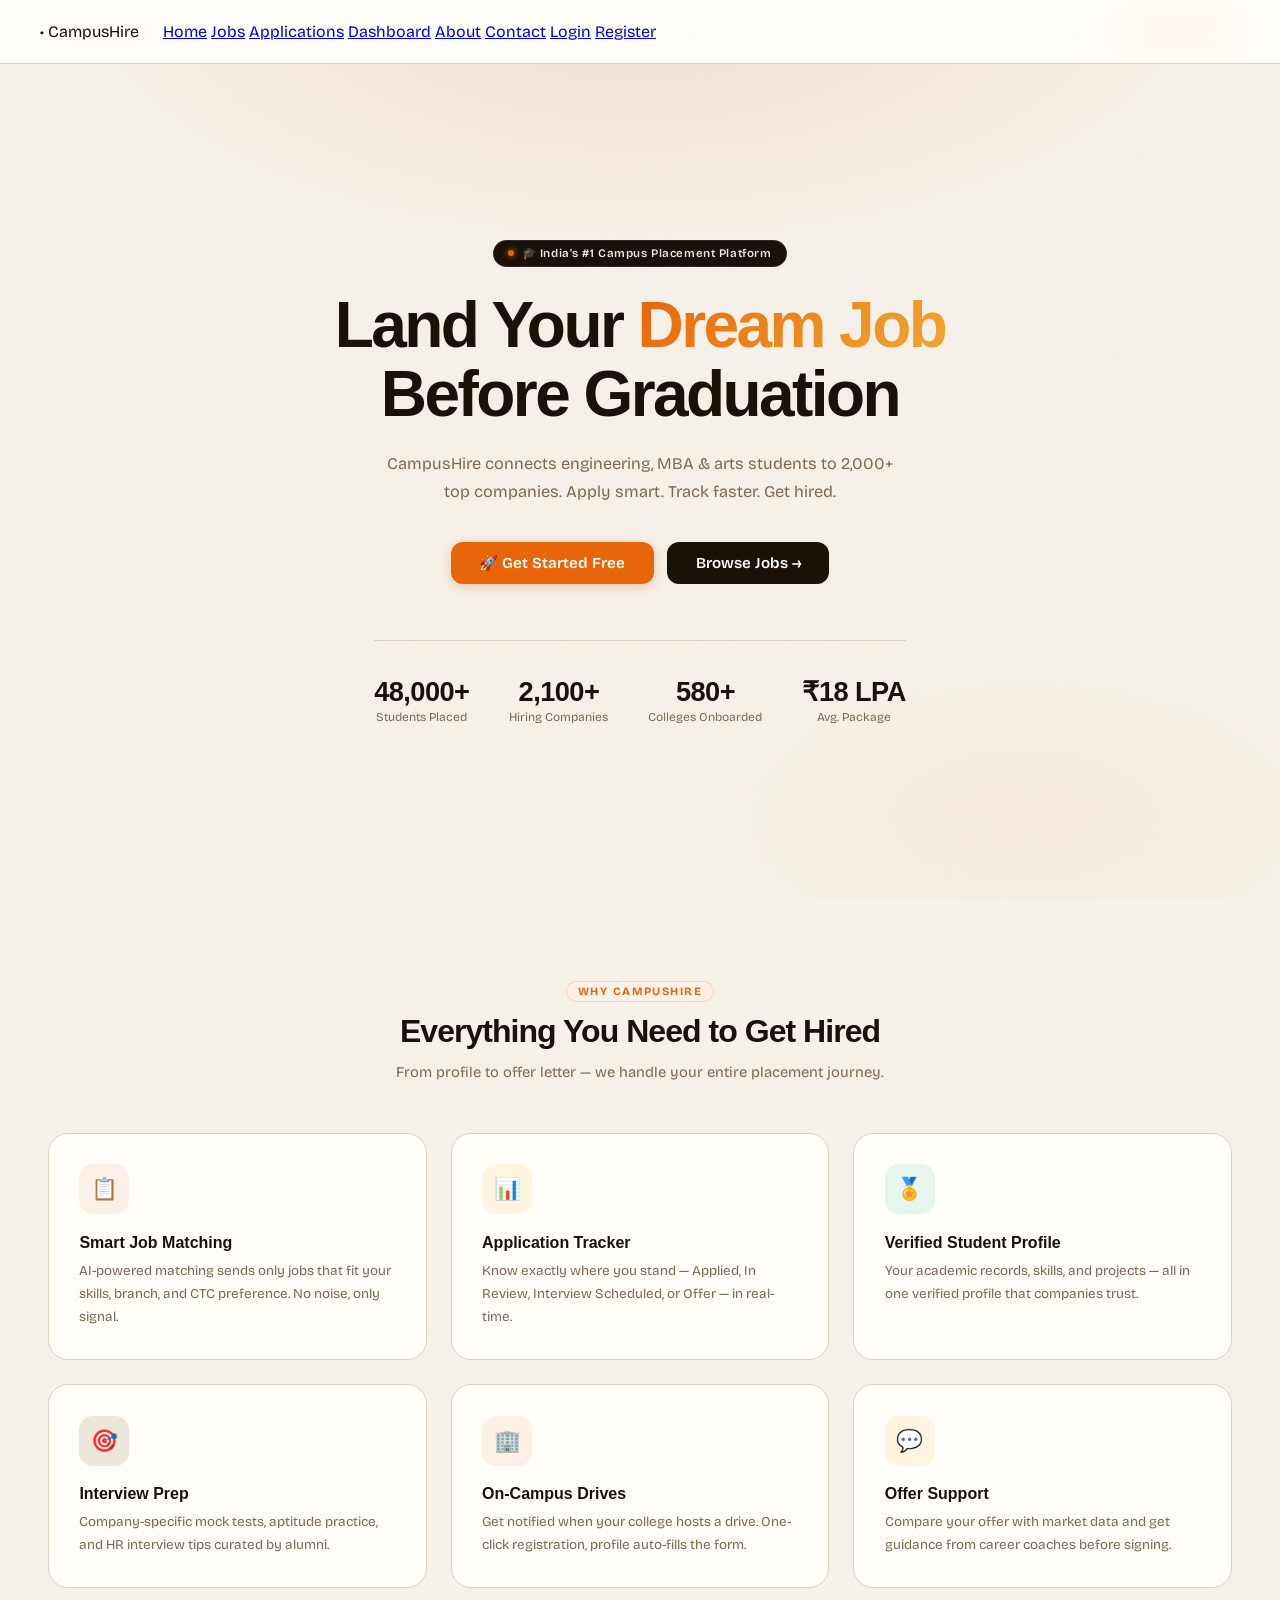
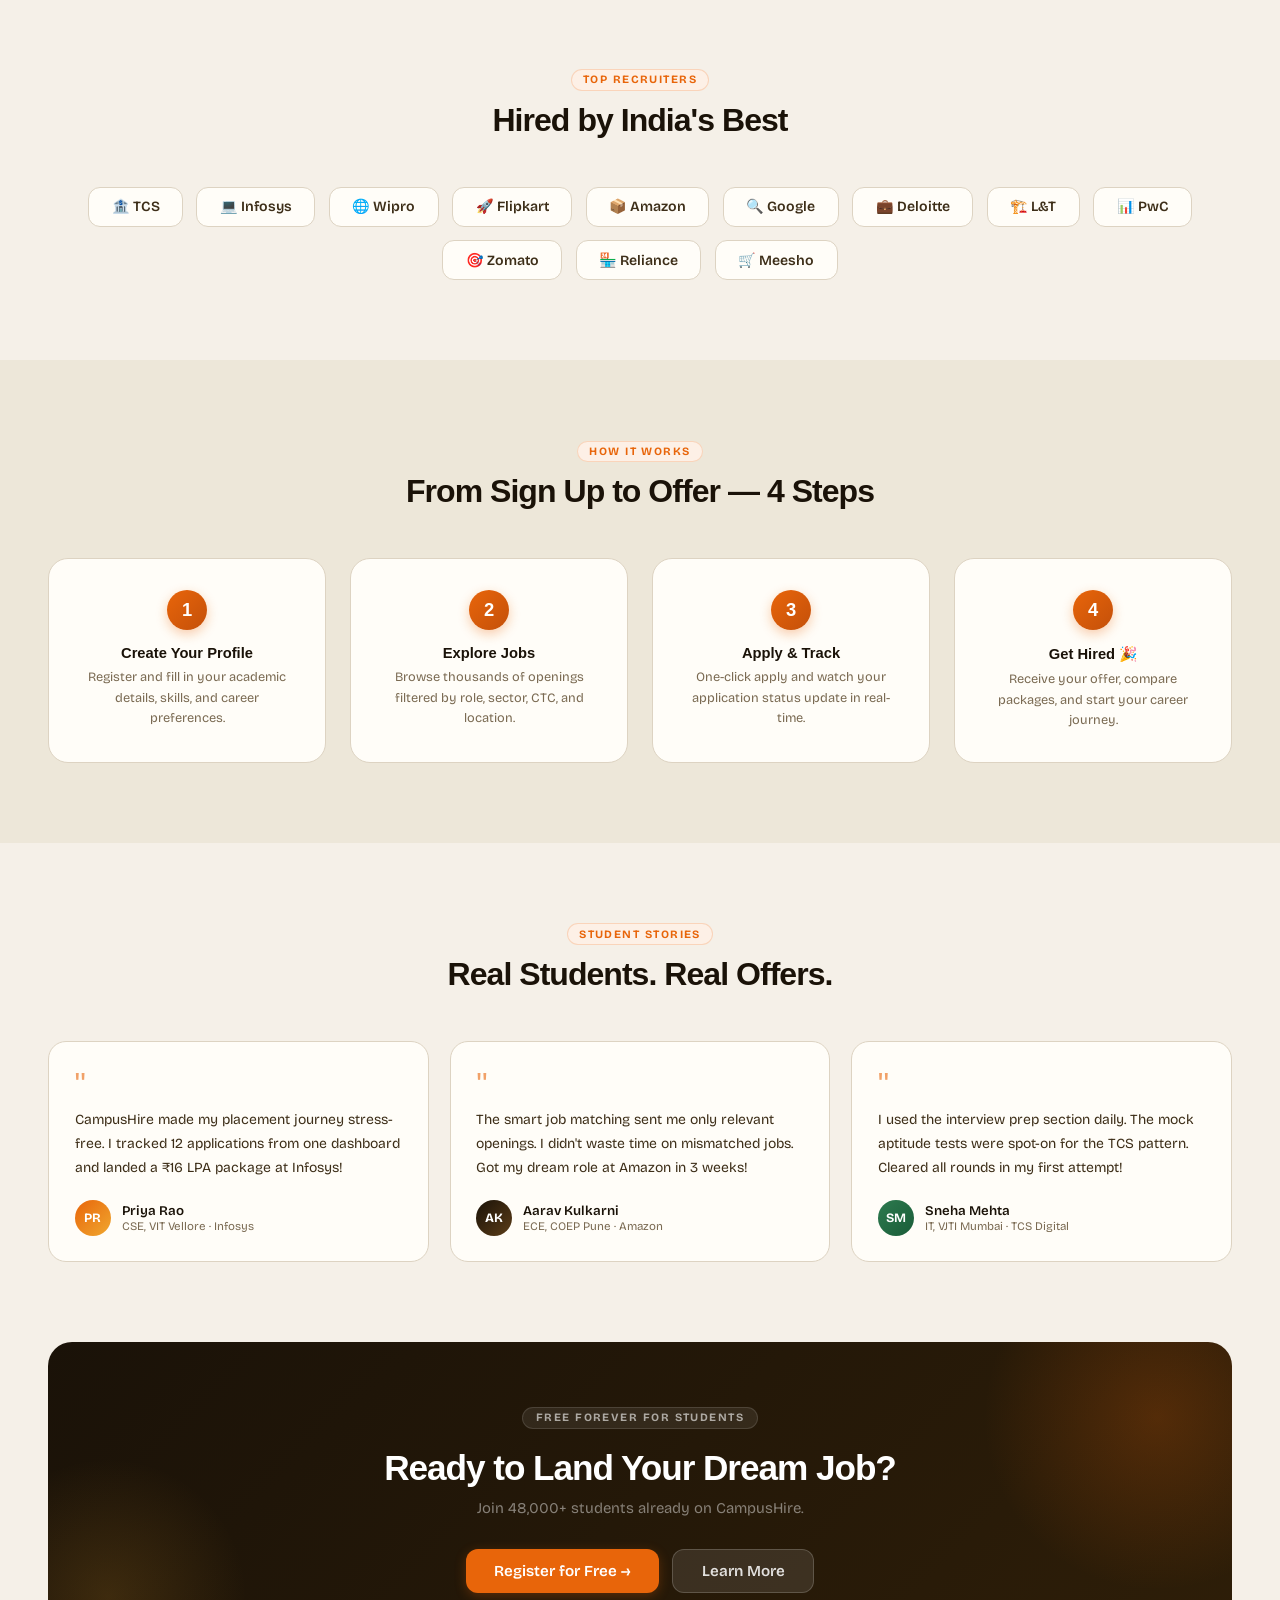
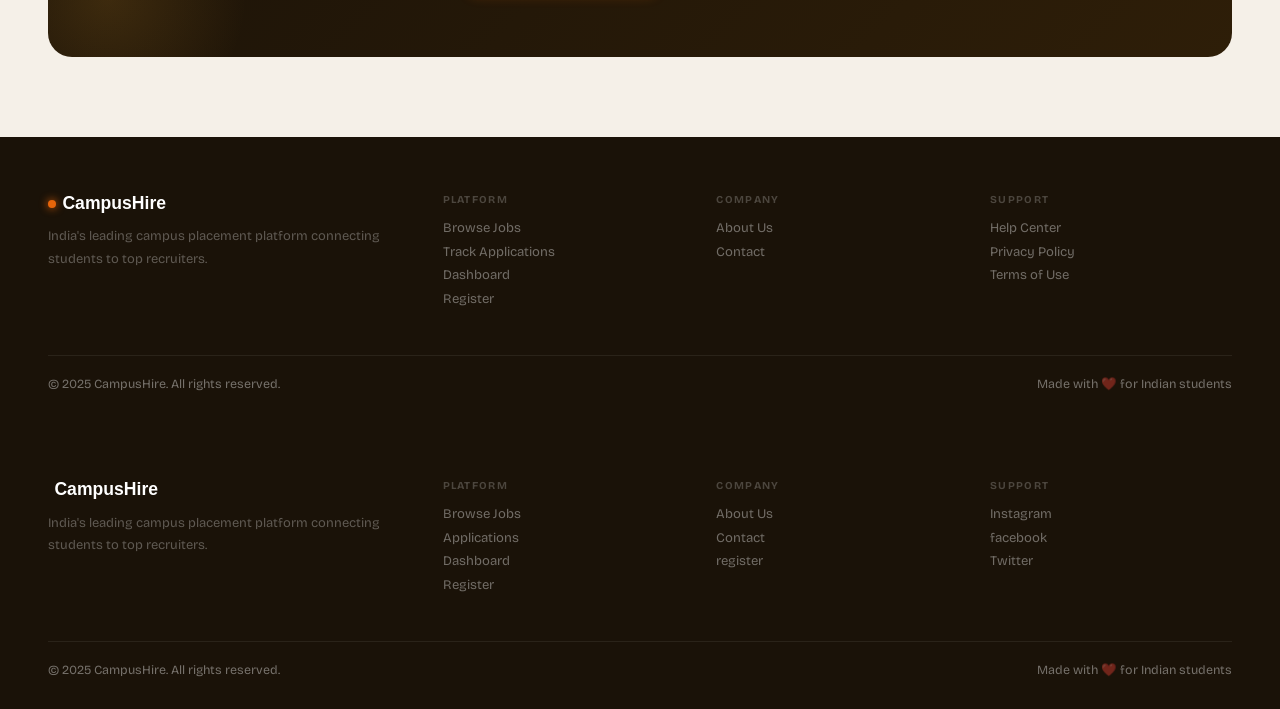
==== index.html @ b15281fe "changes" ====
<!DOCTYPE html>
<html lang="en">
<head>
<meta charset="UTF-8"/>
<meta name="viewport" content="width=device-width,initial-scale=1.0"/>
<title>CampusHire Launch Your Career</title>
<link href="https://fonts.googleapis.com/css2?family=Clash+Display:wght@400;500;600;700&family=Bricolage+Grotesque:wght@300;400;500;600;700&display=swap" rel="stylesheet"/>
<style>
/* ══════════════════════════════════════════
   CAMPUSHIRE — HOME PAGE ONLY
   Theme: Orange · Black · Cream
   ══════════════════════════════════════════ */
*,*::before,*::after{box-sizing:border-box;margin:0;padding:0}

:root{
  /* ── CREAM PALETTE ── */
  --cream:#F5F0E8;
  --cream2:#EDE7D9;
  --cream3:#E2D9C8;
  --white:#FFFDF8;

  /* ── BLACK PALETTE ── */
  --ink:#1A1208;
  --ink2:#3D2E18;
  --muted:#7A6A52;
  --muted2:#B0A08A;

  /* ── ORANGE PALETTE ── */
  --orange:#E8650A;
  --orange-deep:#C4500A;
  --orange-s:#FDF0E6;
  --orange-mid:#F28A3C;
  --amber:#F0A830;
  --amber-s:#FEF6E0;

  /* ── ACCENT ── */
  --green:#2D7A4F;
  --green-s:#E6F5ED;
  --border:#DDD3C2;
  --border2:#C8BB9F;
}

html{scroll-behavior:smooth}
body{font-family:'Bricolage Grotesque',sans-serif;background:var(--cream);color:var(--ink);min-height:100vh;overflow-x:hidden}
::-webkit-scrollbar{width:5px}
::-webkit-scrollbar-track{background:var(--cream2)}
::-webkit-scrollbar-thumb{background:var(--orange);border-radius:10px}

/* ── NAVBAR ── */
.navbar{
  position:fixed;top:0;left:0;right:0;height:64px;
  background:rgba(255,253,248,0.96);
  backdrop-filter:blur(18px);
  border-bottom:1.5px solid var(--border);
  z-index:300;display:flex;align-items:center;
  padding:0 2.5rem;gap:1.5rem
}
.nav-logo{
  font-family:'Clash Display',sans-serif;font-weight:700;font-size:1.2rem;
  color:var(--ink);display:flex;align-items:center;gap:0.4rem;
  cursor:pointer;margin-right:auto;text-decoration:none
}
.nav-logo-dot{
  width:8px;height:8px;border-radius:50%;
  background:var(--orange);
  box-shadow:0 0 8px var(--orange)
}
.nav-links{display:flex;align-items:center;gap:0.1rem}
.nav-links a{
  text-decoration:none;font-size:0.85rem;font-weight:500;color:var(--ink2);
  padding:0.42rem 0.8rem;border-radius:8px;transition:all 0.2s;cursor:pointer
}
.nav-links a:hover,.nav-links a.active{background:var(--orange-s);color:var(--orange);font-weight:600}
.nav-cta{display:flex;gap:0.5rem;margin-left:0.8rem}

/* ── BUTTONS ── */
.btn{
  display:inline-flex;align-items:center;gap:0.4rem;
  padding:0.5rem 1rem;border-radius:10px;
  font-size:0.83rem;font-weight:600;cursor:pointer;
  transition:all 0.2s;text-decoration:none;
  border:none;font-family:'Bricolage Grotesque',sans-serif
}
.btn-outline{
  background:transparent;border:1.5px solid var(--border2);color:var(--ink2)
}
.btn-outline:hover{border-color:var(--orange);color:var(--orange)}
.btn-primary{
  background:var(--orange);color:#fff;
  box-shadow:0 3px 12px rgba(232,101,10,0.28)
}
.btn-primary:hover{
  background:var(--orange-deep);
  transform:translateY(-1px);
  box-shadow:0 8px 20px rgba(232,101,10,0.38)
}
.btn-dark{background:var(--ink);color:#fff}
.btn-dark:hover{background:var(--ink2);transform:translateY(-1px)}
.btn-lg{padding:0.75rem 1.8rem;font-size:0.95rem;border-radius:12px}

/* ── PAGE WRAP ── */
.page-wrap{padding-top:64px;min-height:100vh}

/* ── SECTION ── */
.section{padding:5rem 3rem}
.section-center{text-align:center;max-width:640px;margin:0 auto 3rem}
.section-tag{
  font-size:0.7rem;font-weight:700;letter-spacing:0.13em;text-transform:uppercase;
  color:var(--orange);background:var(--orange-s);
  padding:0.2rem 0.7rem;border-radius:100px;
  display:inline-block;margin-bottom:0.7rem;
  border:1px solid rgba(232,101,10,0.2)
}
.section-title{
  font-family:'Clash Display',sans-serif;font-weight:700;font-size:2rem;
  letter-spacing:-0.03em;color:var(--ink);margin-bottom:0.6rem
}
.section-sub{font-size:0.92rem;color:var(--muted);line-height:1.7}

/* ── ANIMATIONS ── */
@keyframes fadeUp{from{opacity:0;transform:translateY(20px)}to{opacity:1;transform:translateY(0)}}
@keyframes fadeIn{from{opacity:0}to{opacity:1}}
@keyframes float{0%,100%{transform:translateY(0)}50%{transform:translateY(-8px)}}
@keyframes shimmer{0%{background-position:-200% center}100%{background-position:200% center}}
.fade-up{animation:fadeUp 0.55s ease both}

/* ══════════════════════
   HERO
   ══════════════════════ */
.hero{
  min-height:calc(100vh - 64px);
  display:flex;flex-direction:column;
  align-items:center;justify-content:center;
  text-align:center;padding:3rem 2rem;
  position:relative;overflow:hidden;
  background:var(--cream)
}
/* warm gradient glow top */
.hero::before{
  content:'';position:absolute;inset:0;
  background:
    radial-gradient(ellipse 70% 50% at 50% -10%, rgba(232,101,10,0.13), transparent 65%),
    radial-gradient(ellipse 40% 30% at 80% 90%, rgba(240,168,48,0.08), transparent 60%);
  pointer-events:none
}
/* decorative grain texture */
.hero::after{
  content:'';position:absolute;inset:0;
  background-image:url("data:image/svg+xml,%3Csvg viewBox='0 0 256 256' xmlns='http://www.w3.org/2000/svg'%3E%3Cfilter id='noise'%3E%3CfeTurbulence type='fractalNoise' baseFrequency='0.9' numOctaves='4' stitchTiles='stitch'/%3E%3C/filter%3E%3Crect width='100%25' height='100%25' filter='url(%23noise)' opacity='0.025'/%3E%3C/svg%3E");
  pointer-events:none;opacity:0.6
}

.hero-badge{
  display:inline-flex;align-items:center;gap:0.45rem;
  background:var(--ink);color:rgba(255,255,255,0.9);
  font-size:0.72rem;font-weight:600;letter-spacing:0.05em;
  padding:0.35rem 0.9rem;border-radius:100px;margin-bottom:1.5rem;
  animation:fadeUp 0.5s ease both;position:relative;z-index:1;
  border:1px solid rgba(255,255,255,0.1)
}
.hero-badge-dot{
  width:6px;height:6px;border-radius:50%;background:var(--orange);
  box-shadow:0 0 6px var(--orange)
}

.hero-h1{
  font-family:'Clash Display',sans-serif;font-weight:700;
  font-size:clamp(2.4rem,5.5vw,4rem);
  letter-spacing:-0.04em;color:var(--ink);
  line-height:1.08;max-width:820px;margin-bottom:1.3rem;
  animation:fadeUp 0.6s ease 0.1s both;position:relative;z-index:1
}
.hero-h1 .highlight{
  background:linear-gradient(135deg,var(--orange),var(--amber));
  -webkit-background-clip:text;-webkit-text-fill-color:transparent;background-clip:text
}

.hero-sub{
  font-size:1.02rem;color:var(--muted);max-width:520px;line-height:1.75;
  margin-bottom:2.2rem;animation:fadeUp 0.6s ease 0.2s both;position:relative;z-index:1
}

.hero-btns{
  display:flex;gap:0.8rem;justify-content:center;flex-wrap:wrap;
  animation:fadeUp 0.6s ease 0.3s both;position:relative;z-index:1
}

.hero-stats{
  display:flex;gap:2.5rem;margin-top:3.5rem;padding-top:2.2rem;
  border-top:1.5px solid var(--border);
  animation:fadeUp 0.6s ease 0.45s both;
  flex-wrap:wrap;justify-content:center;position:relative;z-index:1
}
.hstat-val{
  font-family:'Clash Display',sans-serif;font-weight:700;
  font-size:1.7rem;color:var(--ink);letter-spacing:-0.02em
}
.hstat-lbl{font-size:0.75rem;color:var(--muted);margin-top:0.12rem}

/* floating deco cards */
.hero-deco{
  position:absolute;pointer-events:none;z-index:0;
  background:var(--white);border:1.5px solid var(--border);
  border-radius:14px;padding:0.75rem 1rem;
  box-shadow:0 8px 28px rgba(26,18,8,0.08);
  font-size:0.78rem;font-weight:600;color:var(--ink2);
  white-space:nowrap
}
.hero-deco-a{top:22%;left:5%;animation:float 5s ease-in-out infinite}
.hero-deco-b{top:30%;right:4%;animation:float 5.8s ease-in-out infinite 0.5s}
.hero-deco-c{bottom:22%;left:7%;animation:float 4.5s ease-in-out infinite 1s}

/* ══════════════════════
   FEATURES
   ══════════════════════ */
.feat-grid{display:grid;grid-template-columns:repeat(3,1fr);gap:1.5rem}
.feat-card{
  background:var(--white);border:1.5px solid var(--border);
  border-radius:20px;padding:1.9rem;transition:all 0.28s;
  position:relative;overflow:hidden
}
.feat-card::before{
  content:'';position:absolute;top:0;left:0;right:0;height:3px;
  background:linear-gradient(90deg,var(--orange),var(--amber));
  opacity:0;transition:opacity 0.28s
}
.feat-card:hover{
  transform:translateY(-5px);
  box-shadow:0 18px 44px rgba(26,18,8,0.1);
  border-color:var(--orange-mid)
}
.feat-card:hover::before{opacity:1}
.feat-icon{
  width:50px;height:50px;border-radius:14px;
  display:flex;align-items:center;justify-content:center;
  font-size:1.35rem;margin-bottom:1.2rem
}
.feat-title{
  font-family:'Clash Display',sans-serif;font-weight:600;
  font-size:1rem;margin-bottom:0.5rem;color:var(--ink)
}
.feat-desc{font-size:0.84rem;color:var(--muted);line-height:1.72}

/* ══════════════════════
   COMPANIES ROW
   ══════════════════════ */
.co-row{
  display:flex;gap:0.85rem;flex-wrap:wrap;
  justify-content:center;margin-top:2rem
}
.co-chip{
  background:var(--white);border:1.5px solid var(--border);
  border-radius:12px;padding:0.65rem 1.4rem;
  font-size:0.88rem;font-weight:600;color:var(--ink2);
  transition:all 0.22s;cursor:default
}
.co-chip:hover{
  border-color:var(--orange);color:var(--orange);
  transform:translateY(-2px);
  box-shadow:0 6px 18px rgba(232,101,10,0.12)
}

/* ══════════════════════
   STEPS / HOW IT WORKS
   ══════════════════════ */
.steps-bg{background:var(--cream2)}
.steps-row{display:grid;grid-template-columns:repeat(4,1fr);gap:1.5rem}
.step-card{
  background:var(--white);border:1.5px solid var(--border);
  border-radius:20px;padding:1.9rem;text-align:center;
  transition:all 0.25s
}
.step-card:hover{
  transform:translateY(-4px);
  box-shadow:0 14px 36px rgba(26,18,8,0.08);
  border-color:var(--orange-mid)
}
.step-num{
  width:40px;height:40px;border-radius:50%;
  background:linear-gradient(135deg,var(--orange),var(--orange-deep));
  color:#fff;font-family:'Clash Display',sans-serif;font-weight:700;font-size:1.15rem;
  display:flex;align-items:center;justify-content:center;
  margin:0 auto 0.95rem;
  box-shadow:0 4px 12px rgba(232,101,10,0.32)
}
.step-title{font-family:'Clash Display',sans-serif;font-weight:600;font-size:0.92rem;margin-bottom:0.38rem;color:var(--ink)}
.step-desc{font-size:0.8rem;color:var(--muted);line-height:1.62}

/* ══════════════════════
   TESTIMONIALS
   ══════════════════════ */
.testi-grid{display:grid;grid-template-columns:repeat(3,1fr);gap:1.3rem}
.testi-card{
  background:var(--white);border:1.5px solid var(--border);
  border-radius:18px;padding:1.6rem;transition:all 0.25s
}
.testi-card:hover{
  border-color:var(--orange-mid);
  box-shadow:0 10px 30px rgba(26,18,8,0.08);
  transform:translateY(-3px)
}
.testi-quote{
  font-size:2rem;line-height:1;color:var(--orange);
  margin-bottom:0.5rem;opacity:0.6;font-family:'Clash Display',sans-serif
}
.testi-text{
  font-size:0.87rem;color:var(--ink2);line-height:1.75;
  margin-bottom:1.2rem
}
.testi-meta{display:flex;align-items:center;gap:0.7rem}
.t-avatar{
  width:36px;height:36px;border-radius:50%;
  display:flex;align-items:center;justify-content:center;
  font-weight:700;font-size:0.8rem;color:#fff;flex-shrink:0
}
.t-name{font-size:0.83rem;font-weight:600;color:var(--ink)}
.t-co{font-size:0.72rem;color:var(--muted)}

/* ══════════════════════
   CTA BLOCK
   ══════════════════════ */
.cta-section{padding:0 3rem 5rem}
.cta-block{
  background:linear-gradient(135deg,var(--ink) 0%,#2E1E08 100%);
  border-radius:24px;padding:4rem 3rem;text-align:center;
  position:relative;overflow:hidden
}
.cta-block::before{
  content:'';position:absolute;top:-100px;right:-100px;
  width:350px;height:350px;border-radius:50%;
  background:radial-gradient(circle,rgba(232,101,10,0.22),transparent 70%)
}
.cta-block::after{
  content:'';position:absolute;bottom:-80px;left:-80px;
  width:280px;height:280px;border-radius:50%;
  background:radial-gradient(circle,rgba(240,168,48,0.15),transparent 70%)
}
.cta-tag{
  display:inline-block;font-size:0.7rem;font-weight:700;
  letter-spacing:0.13em;text-transform:uppercase;
  color:rgba(255,255,255,0.6);
  background:rgba(255,255,255,0.08);
  border:1px solid rgba(255,255,255,0.12);
  padding:0.22rem 0.8rem;border-radius:100px;margin-bottom:1.2rem;
  position:relative;z-index:1
}
.cta-title{
  font-family:'Clash Display',sans-serif;font-weight:700;
  font-size:2.2rem;color:#fff;letter-spacing:-0.03em;
  margin-bottom:0.7rem;position:relative;z-index:1
}
.cta-sub{
  font-size:0.93rem;color:rgba(255,255,255,0.45);
  margin-bottom:2rem;position:relative;z-index:1
}
.cta-btns{
  display:flex;gap:0.8rem;justify-content:center;
  flex-wrap:wrap;position:relative;z-index:1
}

/* ══════════════════════
   FOOTER
   ══════════════════════ */
.footer{
  background:var(--ink);color:rgba(255,255,255,0.4);
  padding:3.5rem 3rem 2rem
}
.footer-inner{
  display:grid;grid-template-columns:1.5fr 1fr 1fr 1fr;
  gap:2rem;margin-bottom:2.5rem
}
.footer-brand{
  font-family:'Clash Display',sans-serif;font-weight:700;
  font-size:1.1rem;color:#fff;
  display:flex;align-items:center;gap:0.4rem;margin-bottom:0.7rem
}
.footer-desc{font-size:0.81rem;line-height:1.72;color:rgba(255,255,255,0.3)}
.footer-col-title{
  font-size:0.66rem;font-weight:700;letter-spacing:0.12em;
  text-transform:uppercase;color:rgba(255,255,255,0.22);margin-bottom:0.85rem
}
.footer-col a{
  display:block;font-size:0.82rem;color:rgba(255,255,255,0.38);
  cursor:pointer;margin-bottom:0.48rem;transition:color 0.2s;text-decoration:none
}
.footer-col a:hover{color:var(--orange)}
.footer-bottom{
  border-top:1px solid rgba(255,255,255,0.07);padding-top:1.3rem;
  display:flex;align-items:center;justify-content:space-between;font-size:0.78rem
}

/* ══════════════════════
   TOAST
   ══════════════════════ */
.toast-box{position:fixed;bottom:1.5rem;right:1.5rem;z-index:9999;display:flex;flex-direction:column;gap:0.5rem}
.toast{
  background:var(--ink);color:#fff;padding:0.75rem 1.1rem;
  border-radius:10px;font-size:0.83rem;font-weight:500;
  box-shadow:0 10px 28px rgba(0,0,0,0.25);
  animation:fadeUp 0.3s ease;display:flex;align-items:center;gap:0.5rem;
  min-width:220px;border-left:3px solid var(--orange)
}

/* ══════════════════════
   RESPONSIVE
   ══════════════════════ */
@media(max-width:960px){
  .feat-grid{grid-template-columns:1fr 1fr}
  .steps-row{grid-template-columns:1fr 1fr}
  .testi-grid{grid-template-columns:1fr 1fr}
  .footer-inner{grid-template-columns:1fr 1fr}
  .hero-deco{display:none}
  .section{padding:3.5rem 1.8rem}
  .cta-section{padding:0 1.8rem 3.5rem}
}
@media(max-width:600px){
  .feat-grid,.steps-row,.testi-grid{grid-template-columns:1fr}
  .footer-inner{grid-template-columns:1fr}
  .navbar{padding:0 1.2rem}
  .nav-links{display:none}
  .hero-stats{gap:1.5rem}
}
</style>
</head>
<body>

<!-- ── NAVBAR ── -->
<nav class="navbar">
  <a class="nav-logo" href="#">
    <span class="nav-logo-dot"></span>CampusHire
  </a>
  <div class="nav-links">
    <a class="active" href="#">Home</a>
    <a href="#">Jobs</a>
    <a href="#">Applications</a>
    <a href="#">Dashboard</a>
    <a href="#">About</a>
    <a href="#">Contact</a>
  </div>
  <div class="nav-cta">
    <button class="btn btn-outline">Login</button>
    <button class="btn btn-primary">Register Free</button>
  </div>
</nav>

<!-- ══════════════════════════════════════════
     HERO
══════════════════════════════════════════ -->
<div class="page-wrap">

  <!-- Floating deco cards -->
  <div class="hero-deco hero-deco-a">🎉 ₹28 LPA offer · Google SDE</div>
  <div class="hero-deco hero-deco-b">✅ Placed at Amazon · CSE 2025</div>
  <div class="hero-deco hero-deco-c">🚀 580+ colleges onboard</div>

  <section class="hero">
    <div class="hero-badge">
      <span class="hero-badge-dot"></span>
      🎓 India's #1 Campus Placement Platform
    </div>
    <h1 class="hero-h1">Land Your <span class="highlight">Dream Job</span><br/>Before Graduation</h1>
    <p class="hero-sub">CampusHire connects engineering, MBA &amp; arts students to 2,000+ top companies. Apply smart. Track faster. Get hired.</p>
    <div class="hero-btns">
      <button class="btn btn-primary btn-lg">🚀 Get Started Free</button>
      <button class="btn btn-dark btn-lg">Browse Jobs →</button>
    </div>
    <div class="hero-stats">
      <div>
        <div class="hstat-val">48,000+</div>
        <div class="hstat-lbl">Students Placed</div>
      </div>
      <div>
        <div class="hstat-val">2,100+</div>
        <div class="hstat-lbl">Hiring Companies</div>
      </div>
      <div>
        <div class="hstat-val">580+</div>
        <div class="hstat-lbl">Colleges Onboarded</div>
      </div>
      <div>
        <div class="hstat-val">₹18 LPA</div>
        <div class="hstat-lbl">Avg. Package</div>
      </div>
    </div>
  </section>

  <!-- ══════════════════════════════════════════
       FEATURES
  ══════════════════════════════════════════ -->
  <section class="section">
    <div class="section-center">
      <div class="section-tag">Why CampusHire</div>
      <h2 class="section-title">Everything You Need to Get Hired</h2>
      <p class="section-sub">From profile to offer letter — we handle your entire placement journey.</p>
    </div>
    <div class="feat-grid">
      <div class="feat-card">
        <div class="feat-icon" style="background:var(--orange-s)">📋</div>
        <div class="feat-title">Smart Job Matching</div>
        <p class="feat-desc">AI-powered matching sends only jobs that fit your skills, branch, and CTC preference. No noise, only signal.</p>
      </div>
      <div class="feat-card">
        <div class="feat-icon" style="background:var(--amber-s)">📊</div>
        <div class="feat-title">Application Tracker</div>
        <p class="feat-desc">Know exactly where you stand — Applied, In Review, Interview Scheduled, or Offer — in real-time.</p>
      </div>
      <div class="feat-card">
        <div class="feat-icon" style="background:var(--green-s)">🏅</div>
        <div class="feat-title">Verified Student Profile</div>
        <p class="feat-desc">Your academic records, skills, and projects — all in one verified profile that companies trust.</p>
      </div>
      <div class="feat-card">
        <div class="feat-icon" style="background:var(--cream2)">🎯</div>
        <div class="feat-title">Interview Prep</div>
        <p class="feat-desc">Company-specific mock tests, aptitude practice, and HR interview tips curated by alumni.</p>
      </div>
      <div class="feat-card">
        <div class="feat-icon" style="background:var(--orange-s)">🏢</div>
        <div class="feat-title">On-Campus Drives</div>
        <p class="feat-desc">Get notified when your college hosts a drive. One-click registration, profile auto-fills the form.</p>
      </div>
      <div class="feat-card">
        <div class="feat-icon" style="background:var(--amber-s)">💬</div>
        <div class="feat-title">Offer Support</div>
        <p class="feat-desc">Compare your offer with market data and get guidance from career coaches before signing.</p>
      </div>
    </div>
  </section>

  <!-- ══════════════════════════════════════════
       TOP RECRUITERS
  ══════════════════════════════════════════ -->
  <section class="section" style="padding-top:0">
    <div class="section-center">
      <div class="section-tag">Top Recruiters</div>
      <h2 class="section-title">Hired by India's Best</h2>
    </div>
    <div class="co-row">
      <div class="co-chip">🏦 TCS</div>
      <div class="co-chip">💻 Infosys</div>
      <div class="co-chip">🌐 Wipro</div>
      <div class="co-chip">🚀 Flipkart</div>
      <div class="co-chip">📦 Amazon</div>
      <div class="co-chip">🔍 Google</div>
      <div class="co-chip">💼 Deloitte</div>
      <div class="co-chip">🏗️ L&amp;T</div>
      <div class="co-chip">📊 PwC</div>
      <div class="co-chip">🎯 Zomato</div>
      <div class="co-chip">🏪 Reliance</div>
      <div class="co-chip">🛒 Meesho</div>
    </div>
  </section>

  <!-- ══════════════════════════════════════════
       HOW IT WORKS
  ══════════════════════════════════════════ -->
  <section class="section steps-bg">
    <div class="section-center">
      <div class="section-tag">How It Works</div>
      <h2 class="section-title">From Sign Up to Offer — 4 Steps</h2>
    </div>
    <div class="steps-row">
      <div class="step-card">
        <div class="step-num">1</div>
        <div class="step-title">Create Your Profile</div>
        <p class="step-desc">Register and fill in your academic details, skills, and career preferences.</p>
      </div>
      <div class="step-card">
        <div class="step-num">2</div>
        <div class="step-title">Explore Jobs</div>
        <p class="step-desc">Browse thousands of openings filtered by role, sector, CTC, and location.</p>
      </div>
      <div class="step-card">
        <div class="step-num">3</div>
        <div class="step-title">Apply &amp; Track</div>
        <p class="step-desc">One-click apply and watch your application status update in real-time.</p>
      </div>
      <div class="step-card">
        <div class="step-num">4</div>
        <div class="step-title">Get Hired 🎉</div>
        <p class="step-desc">Receive your offer, compare packages, and start your career journey.</p>
      </div>
    </div>
  </section>

  <!-- ══════════════════════════════════════════
       TESTIMONIALS
  ══════════════════════════════════════════ -->
  <section class="section">
    <div class="section-center">
      <div class="section-tag">Student Stories</div>
      <h2 class="section-title">Real Students. Real Offers.</h2>
    </div>
    <div class="testi-grid">
      <div class="testi-card">
        <div class="testi-quote">"</div>
        <p class="testi-text">CampusHire made my placement journey stress-free. I tracked 12 applications from one dashboard and landed a ₹16 LPA package at Infosys!</p>
        <div class="testi-meta">
          <div class="t-avatar" style="background:linear-gradient(135deg,var(--orange),var(--amber))">PR</div>
          <div>
            <div class="t-name">Priya Rao</div>
            <div class="t-co">CSE, VIT Vellore · Infosys</div>
          </div>
        </div>
      </div>
      <div class="testi-card">
        <div class="testi-quote">"</div>
        <p class="testi-text">The smart job matching sent me only relevant openings. I didn't waste time on mismatched jobs. Got my dream role at Amazon in 3 weeks!</p>
        <div class="testi-meta">
          <div class="t-avatar" style="background:linear-gradient(135deg,var(--ink),#5C3D18)">AK</div>
          <div>
            <div class="t-name">Aarav Kulkarni</div>
            <div class="t-co">ECE, COEP Pune · Amazon</div>
          </div>
        </div>
      </div>
      <div class="testi-card">
        <div class="testi-quote">"</div>
        <p class="testi-text">I used the interview prep section daily. The mock aptitude tests were spot-on for the TCS pattern. Cleared all rounds in my first attempt!</p>
        <div class="testi-meta">
          <div class="t-avatar" style="background:linear-gradient(135deg,var(--green),#1A5C38)">SM</div>
          <div>
            <div class="t-name">Sneha Mehta</div>
            <div class="t-co">IT, VJTI Mumbai · TCS Digital</div>
          </div>
        </div>
      </div>
    </div>
  </section>

  <!-- ══════════════════════════════════════════
       CTA
  ══════════════════════════════════════════ -->
  <div class="cta-section">
    <div class="cta-block">
      <div class="cta-tag">Free Forever for Students</div>
      <h2 class="cta-title">Ready to Land Your Dream Job?</h2>
      <p class="cta-sub">Join 48,000+ students already on CampusHire.</p>
      <div class="cta-btns">
        <button class="btn btn-primary btn-lg">Register for Free →</button>
        <button class="btn btn-lg" style="background:rgba(255,255,255,0.1);color:rgba(255,255,255,0.85);border:1.5px solid rgba(255,255,255,0.18)">Learn More</button>
      </div>
    </div>
  </div>

  <!-- ══════════════════════════════════════════
       FOOTER
  ══════════════════════════════════════════ -->
  <footer class="footer">
    <div class="footer-inner">
      <div>
        <div class="footer-brand"><span class="nav-logo-dot"></span>CampusHire</div>
        <p class="footer-desc">India's leading campus placement platform connecting students to top recruiters.</p>
      </div>
      <div class="footer-col">
        <div class="footer-col-title">Platform</div>
        <a href="#">Browse Jobs</a>
        <a href="#">Track Applications</a>
        <a href="#">Dashboard</a>
        <a href="#">Register</a>
      </div>
      <div class="footer-col">
        <div class="footer-col-title">Company</div>
        <a href="#">About Us</a>
        <a href="#">Contact</a>
      </div>
      <div class="footer-col">
        <div class="footer-col-title">Support</div>
        <a href="#">Help Center</a>
        <a href="#">Privacy Policy</a>
        <a href="#">Terms of Use</a>
      </div>
    </div>
    <div class="footer-bottom">
      <span>© 2025 CampusHire. All rights reserved.</span>
      <span>Made with ❤️ for Indian students</span>
    </div>
  </footer>
</div>

<!-- TOAST BOX -->
<div class="toast-box" id="toastBox"></div>

<script>
function showToast(msg){
  const box=document.getElementById('toastBox');
  const t=document.createElement('div');
  t.className='toast';t.textContent=msg;
  box.appendChild(t);
  setTimeout(()=>t.remove(),3200);
}

// Hover active state on nav
document.querySelectorAll('.nav-links a').forEach(a=>{
  a.addEventListener('click',function(){
    document.querySelectorAll('.nav-links a').forEach(x=>x.classList.remove('active'));
    this.classList.add('active');
  });
});
</script>
</body>
</html>

    

    <meta charset="UTF-8">
    <meta name="viewport" content="width=device-width, initial-scale=1.0">
    <title>Document</title>
    <link rel="stylesheet" href="css/style.css">
</head>
<body>
<header class="navbar">
<div class="logo">
<span class="dot">•</span> CampusHire
</div>
<nav class="menu">
<a href="./index.html">Home</a>
<a href="./pages/job-listing.html">Jobs</a>
<a href="./pages/Application-status.html">Applications</a>
<a href="./pages/student-dashboard.html">Dashboard</a>
<a href="./pages/about.html">About</a>
<a href="./pages/contact.html">Contact</a>
<a href="./pages/login.html">Login</a>
<a href="./pages/student-registration.html" class="register">Register</a>
</nav>
</header>






<footer class="footer">
  <div class="footer-inner">
    <div>
      <div class="footer-brand">
        <span class="footer-brand-dot"></span>CampusHire
      </div>
      <p class="footer-desc">India's leading campus placement platform connecting students to top recruiters.</p>
    </div>
    <div class="footer-col">
      <div class="footer-col-title">Platform</div>
      <a href="./pages/job-listing.html">Browse Jobs</a>
      <a href="./pages/Application-status.html">Applications</a>
      <a href="./pages/student-dashboard.html">Dashboard</a>
      <a href="./pages/student-registration.html">Register</a>
    </div>
    <div class="footer-col">
      <div class="footer-col-title">Company</div>
      <a href="./pages/about.html">About Us</a>
      <a href="./pages/contact.html">Contact</a>
      <a href="./pages/student-registration.html">register</a>
    </div>
    <div class="footer-col">
      <div class="footer-col-title">Support</div>
      <a href="https://www.instagram.com/?hl=en">Instagram</a>
      <a href="https://www.facebook.com/">facebook</a>
      <a href="https://x.com/">Twitter</a>
    </div>
  </div>
  <div class="footer-bottom">
    <span>© 2025 CampusHire. All rights reserved.</span>
    <span>Made with ❤️ for Indian students</span>
  </div>
</footer>
</body>
</html>
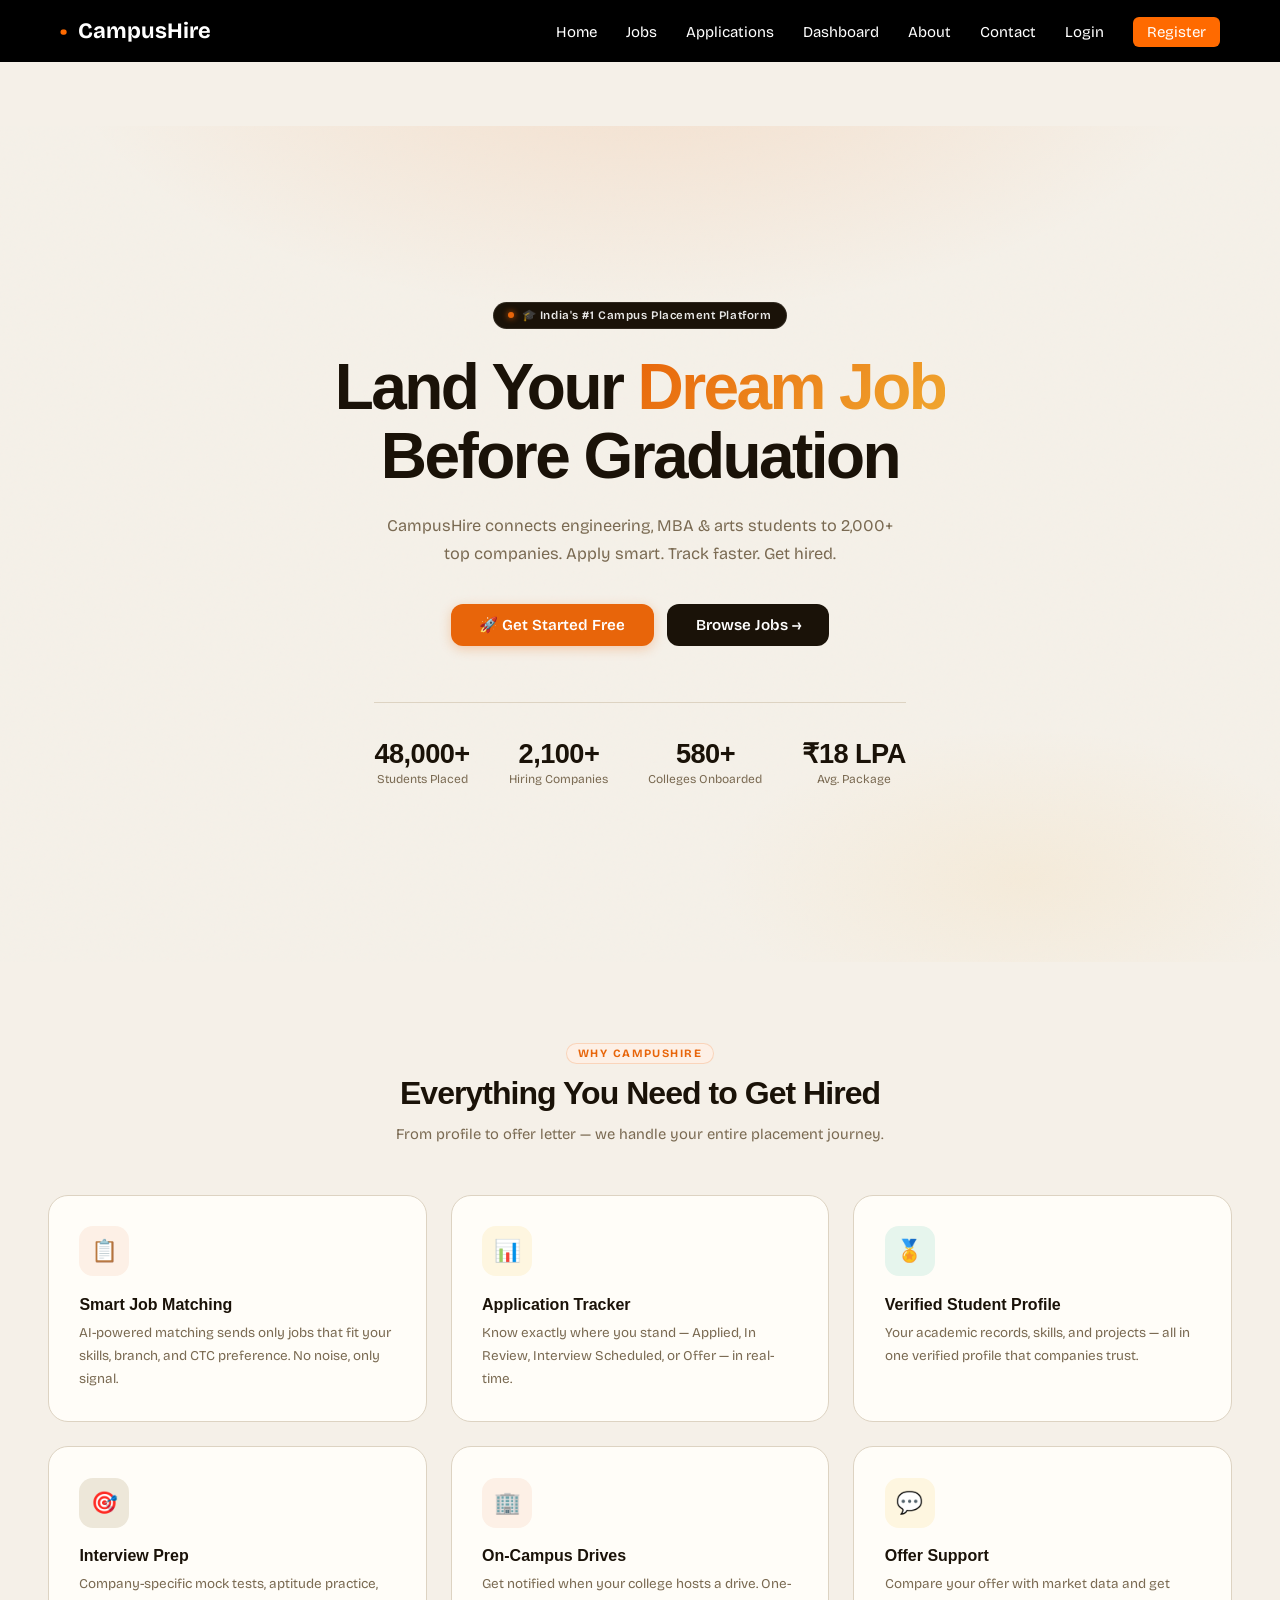
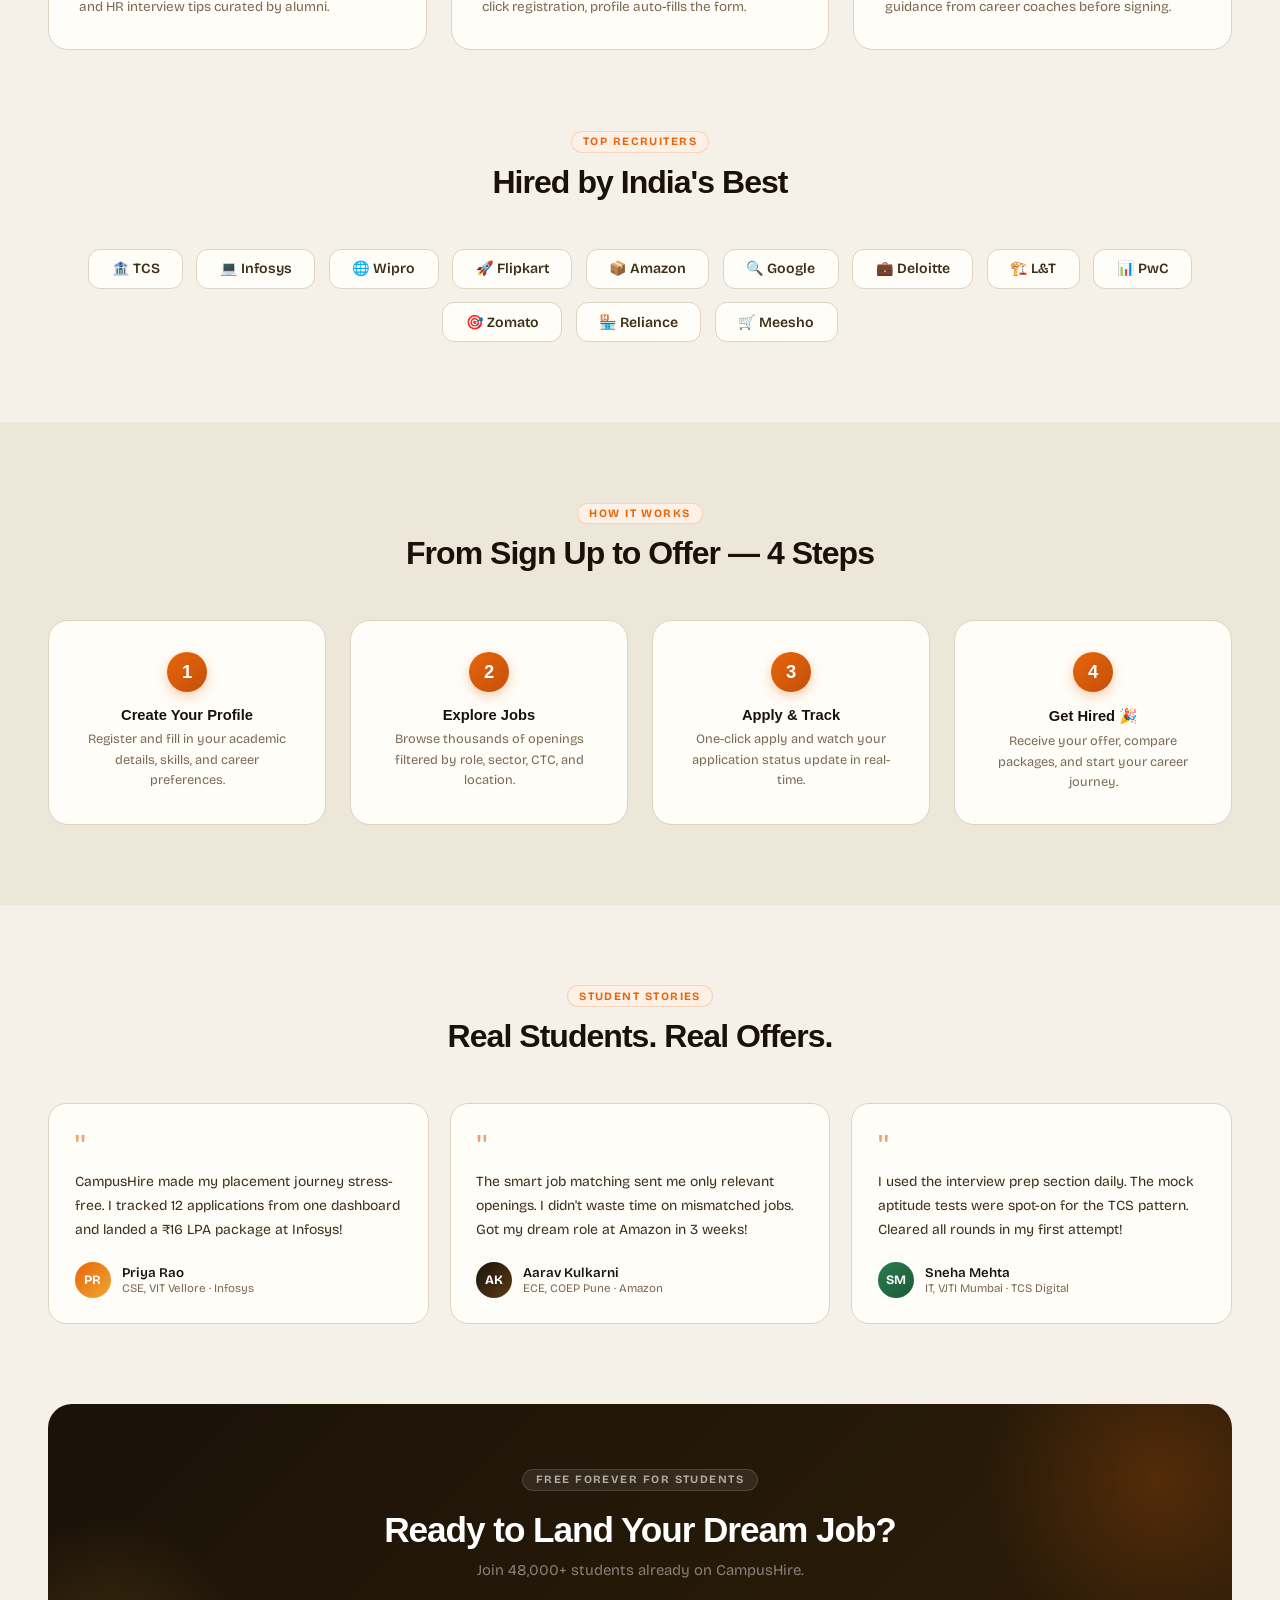
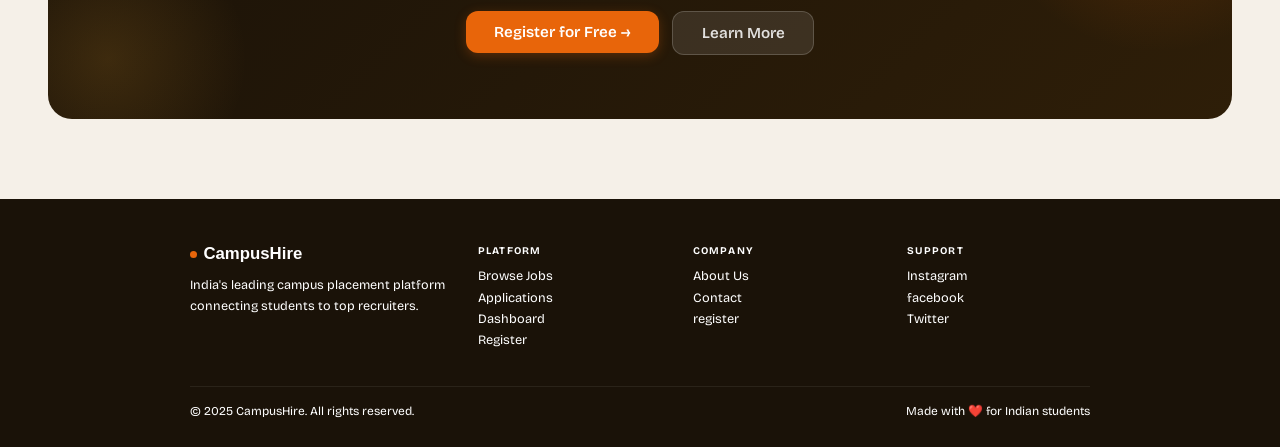
==== commit 44b79099: "change path" ====
--- a/index.html
+++ b/index.html
@@ -1,767 +1,1253 @@
 <!DOCTYPE html>
 <html lang="en">
+
 <head>
-<meta charset="UTF-8"/>
-<meta name="viewport" content="width=device-width,initial-scale=1.0"/>
-<title>CampusHire Launch Your Career</title>
-<link href="https://fonts.googleapis.com/css2?family=Clash+Display:wght@400;500;600;700&family=Bricolage+Grotesque:wght@300;400;500;600;700&display=swap" rel="stylesheet"/>
-<style>
-/* ══════════════════════════════════════════
+  <meta charset="UTF-8" />
+  <meta name="viewport" content="width=device-width,initial-scale=1.0" />
+  <title>CampusHire Launch Your Career</title>
+  <link
+    href="https://fonts.googleapis.com/css2?family=Clash+Display:wght@400;500;600;700&family=Bricolage+Grotesque:wght@300;400;500;600;700&display=swap"
+    rel="stylesheet" />
+  <style>
+    /* ══════════════════════════════════════════
    CAMPUSHIRE — HOME PAGE ONLY
    Theme: Orange · Black · Cream
    ══════════════════════════════════════════ */
-*,*::before,*::after{box-sizing:border-box;margin:0;padding:0}
-
-:root{
-  /* ── CREAM PALETTE ── */
-  --cream:#F5F0E8;
-  --cream2:#EDE7D9;
-  --cream3:#E2D9C8;
-  --white:#FFFDF8;
-
-  /* ── BLACK PALETTE ── */
-  --ink:#1A1208;
-  --ink2:#3D2E18;
-  --muted:#7A6A52;
-  --muted2:#B0A08A;
-
-  /* ── ORANGE PALETTE ── */
-  --orange:#E8650A;
-  --orange-deep:#C4500A;
-  --orange-s:#FDF0E6;
-  --orange-mid:#F28A3C;
-  --amber:#F0A830;
-  --amber-s:#FEF6E0;
-
-  /* ── ACCENT ── */
-  --green:#2D7A4F;
-  --green-s:#E6F5ED;
-  --border:#DDD3C2;
-  --border2:#C8BB9F;
-}
-
-html{scroll-behavior:smooth}
-body{font-family:'Bricolage Grotesque',sans-serif;background:var(--cream);color:var(--ink);min-height:100vh;overflow-x:hidden}
-::-webkit-scrollbar{width:5px}
-::-webkit-scrollbar-track{background:var(--cream2)}
-::-webkit-scrollbar-thumb{background:var(--orange);border-radius:10px}
-
-/* ── NAVBAR ── */
-.navbar{
-  position:fixed;top:0;left:0;right:0;height:64px;
-  background:rgba(255,253,248,0.96);
-  backdrop-filter:blur(18px);
-  border-bottom:1.5px solid var(--border);
-  z-index:300;display:flex;align-items:center;
-  padding:0 2.5rem;gap:1.5rem
-}
-.nav-logo{
-  font-family:'Clash Display',sans-serif;font-weight:700;font-size:1.2rem;
-  color:var(--ink);display:flex;align-items:center;gap:0.4rem;
-  cursor:pointer;margin-right:auto;text-decoration:none
-}
-.nav-logo-dot{
-  width:8px;height:8px;border-radius:50%;
-  background:var(--orange);
-  box-shadow:0 0 8px var(--orange)
-}
-.nav-links{display:flex;align-items:center;gap:0.1rem}
-.nav-links a{
-  text-decoration:none;font-size:0.85rem;font-weight:500;color:var(--ink2);
-  padding:0.42rem 0.8rem;border-radius:8px;transition:all 0.2s;cursor:pointer
-}
-.nav-links a:hover,.nav-links a.active{background:var(--orange-s);color:var(--orange);font-weight:600}
-.nav-cta{display:flex;gap:0.5rem;margin-left:0.8rem}
-
-/* ── BUTTONS ── */
-.btn{
-  display:inline-flex;align-items:center;gap:0.4rem;
-  padding:0.5rem 1rem;border-radius:10px;
-  font-size:0.83rem;font-weight:600;cursor:pointer;
-  transition:all 0.2s;text-decoration:none;
-  border:none;font-family:'Bricolage Grotesque',sans-serif
-}
-.btn-outline{
-  background:transparent;border:1.5px solid var(--border2);color:var(--ink2)
-}
-.btn-outline:hover{border-color:var(--orange);color:var(--orange)}
-.btn-primary{
-  background:var(--orange);color:#fff;
-  box-shadow:0 3px 12px rgba(232,101,10,0.28)
-}
-.btn-primary:hover{
-  background:var(--orange-deep);
-  transform:translateY(-1px);
-  box-shadow:0 8px 20px rgba(232,101,10,0.38)
-}
-.btn-dark{background:var(--ink);color:#fff}
-.btn-dark:hover{background:var(--ink2);transform:translateY(-1px)}
-.btn-lg{padding:0.75rem 1.8rem;font-size:0.95rem;border-radius:12px}
-
-/* ── PAGE WRAP ── */
-.page-wrap{padding-top:64px;min-height:100vh}
-
-/* ── SECTION ── */
-.section{padding:5rem 3rem}
-.section-center{text-align:center;max-width:640px;margin:0 auto 3rem}
-.section-tag{
-  font-size:0.7rem;font-weight:700;letter-spacing:0.13em;text-transform:uppercase;
-  color:var(--orange);background:var(--orange-s);
-  padding:0.2rem 0.7rem;border-radius:100px;
-  display:inline-block;margin-bottom:0.7rem;
-  border:1px solid rgba(232,101,10,0.2)
-}
-.section-title{
-  font-family:'Clash Display',sans-serif;font-weight:700;font-size:2rem;
-  letter-spacing:-0.03em;color:var(--ink);margin-bottom:0.6rem
-}
-.section-sub{font-size:0.92rem;color:var(--muted);line-height:1.7}
-
-/* ── ANIMATIONS ── */
-@keyframes fadeUp{from{opacity:0;transform:translateY(20px)}to{opacity:1;transform:translateY(0)}}
-@keyframes fadeIn{from{opacity:0}to{opacity:1}}
-@keyframes float{0%,100%{transform:translateY(0)}50%{transform:translateY(-8px)}}
-@keyframes shimmer{0%{background-position:-200% center}100%{background-position:200% center}}
-.fade-up{animation:fadeUp 0.55s ease both}
-
-/* ══════════════════════
+    *,
+    *::before,
+    *::after {
+      box-sizing: border-box;
+      margin: 0;
+      padding: 0
+    }
+
+    :root {
+      /* ── CREAM PALETTE ── */
+      --cream: #F5F0E8;
+      --cream2: #EDE7D9;
+      --cream3: #E2D9C8;
+      --white: #FFFDF8;
+
+      /* ── BLACK PALETTE ── */
+      --ink: #1A1208;
+      --ink2: #3D2E18;
+      --muted: #7A6A52;
+      --muted2: #B0A08A;
+
+      /* ── ORANGE PALETTE ── */
+      --orange: #E8650A;
+      --orange-deep: #C4500A;
+      --orange-s: #FDF0E6;
+      --orange-mid: #F28A3C;
+      --amber: #F0A830;
+      --amber-s: #FEF6E0;
+
+      /* ── ACCENT ── */
+      --green: #2D7A4F;
+      --green-s: #E6F5ED;
+      --border: #DDD3C2;
+      --border2: #C8BB9F;
+    }
+
+    html {
+      scroll-behavior: smooth
+    }
+
+    body {
+      font-family: 'Bricolage Grotesque', sans-serif;
+      background: var(--cream);
+      color: var(--ink);
+      min-height: 100vh;
+      overflow-x: hidden
+    }
+
+    ::-webkit-scrollbar {
+      width: 5px
+    }
+
+    ::-webkit-scrollbar-track {
+      background: var(--cream2)
+    }
+
+    ::-webkit-scrollbar-thumb {
+      background: var(--orange);
+      border-radius: 10px
+    }
+
+    /* ── NAVBAR ── */
+    /* ── NAVBAR ── */
+    .navbar {
+      display: flex;
+      justify-content: space-between;
+      align-items: center;
+      padding: 18px 60px;
+      background: black;
+      color: white;
+    }
+
+    .logo {
+      font-size: 22px;
+      font-weight: bold;
+      color: white;
+    }
+
+    .dot {
+      color: #ff6a00;
+      margin-right: 6px;
+    }
+
+    /* MENU */
+
+    .menu a {
+      text-decoration: none;
+      color: white;
+      margin-left: 25px;
+      font-size: 15px;
+      transition: 0.3s;
+    }
+
+    .menu a:hover {
+      color: #ff6a00;
+    }
+
+    /* REGISTER BUTTON */
+
+    .register {
+      background: #ff6a00;
+      padding: 6px 14px;
+      border-radius: 6px;
+    }
+
+    /* TABLET */
+
+    @media (max-width:900px) {
+
+      .navbar {
+        padding: 15px 30px;
+      }
+
+      .menu a {
+        margin-left: 15px;
+        font-size: 14px;
+      }
+
+    }
+
+    /* MOBILE */
+
+    @media (max-width:600px) {
+
+      .navbar {
+        flex-direction: column;
+        align-items: flex-start;
+      }
+
+      .menu {
+        margin-top: 10px;
+      }
+
+      .menu a {
+        display: block;
+        margin: 8px 0;
+      }
+
+    }
+
+
+    /* ── BUTTONS ── */
+    .btn {
+      display: inline-flex;
+      align-items: center;
+      gap: 0.4rem;
+      padding: 0.5rem 1rem;
+      border-radius: 10px;
+      font-size: 0.83rem;
+      font-weight: 600;
+      cursor: pointer;
+      transition: all 0.2s;
+      text-decoration: none;
+      border: none;
+      font-family: 'Bricolage Grotesque', sans-serif
+    }
+
+    .btn-outline {
+      background: transparent;
+      border: 1.5px solid var(--border2);
+      color: var(--ink2)
+    }
+
+    .btn-outline:hover {
+      border-color: var(--orange);
+      color: var(--orange)
+    }
+
+    .btn-primary {
+      background: var(--orange);
+      color: #fff;
+      box-shadow: 0 3px 12px rgba(232, 101, 10, 0.28)
+    }
+
+    .btn-primary:hover {
+      background: var(--orange-deep);
+      transform: translateY(-1px);
+      box-shadow: 0 8px 20px rgba(232, 101, 10, 0.38)
+    }
+
+    .btn-dark {
+      background: var(--ink);
+      color: #fff
+    }
+
+    .btn-dark:hover {
+      background: var(--ink2);
+      transform: translateY(-1px)
+    }
+
+    .btn-lg {
+      padding: 0.75rem 1.8rem;
+      font-size: 0.95rem;
+      border-radius: 12px
+    }
+
+    /* ── PAGE WRAP ── */
+    .page-wrap {
+      padding-top: 64px;
+      min-height: 100vh
+    }
+
+    /* ── SECTION ── */
+    .section {
+      padding: 5rem 3rem
+    }
+
+    .section-center {
+      text-align: center;
+      max-width: 640px;
+      margin: 0 auto 3rem
+    }
+
+    .section-tag {
+      font-size: 0.7rem;
+      font-weight: 700;
+      letter-spacing: 0.13em;
+      text-transform: uppercase;
+      color: var(--orange);
+      background: var(--orange-s);
+      padding: 0.2rem 0.7rem;
+      border-radius: 100px;
+      display: inline-block;
+      margin-bottom: 0.7rem;
+      border: 1px solid rgba(232, 101, 10, 0.2)
+    }
+
+    .section-title {
+      font-family: 'Clash Display', sans-serif;
+      font-weight: 700;
+      font-size: 2rem;
+      letter-spacing: -0.03em;
+      color: var(--ink);
+      margin-bottom: 0.6rem
+    }
+
+    .section-sub {
+      font-size: 0.92rem;
+      color: var(--muted);
+      line-height: 1.7
+    }
+
+    /* ── ANIMATIONS ── */
+    @keyframes fadeUp {
+      from {
+        opacity: 0;
+        transform: translateY(20px)
+      }
+
+      to {
+        opacity: 1;
+        transform: translateY(0)
+      }
+    }
+
+    @keyframes fadeIn {
+      from {
+        opacity: 0
+      }
+
+      to {
+        opacity: 1
+      }
+    }
+
+    @keyframes float {
+
+      0%,
+      100% {
+        transform: translateY(0)
+      }
+
+      50% {
+        transform: translateY(-8px)
+      }
+    }
+
+    @keyframes shimmer {
+      0% {
+        background-position: -200% center
+      }
+
+      100% {
+        background-position: 200% center
+      }
+    }
+
+    .fade-up {
+      animation: fadeUp 0.55s ease both
+    }
+
+    /* ══════════════════════
    HERO
    ══════════════════════ */
-.hero{
-  min-height:calc(100vh - 64px);
-  display:flex;flex-direction:column;
-  align-items:center;justify-content:center;
-  text-align:center;padding:3rem 2rem;
-  position:relative;overflow:hidden;
-  background:var(--cream)
-}
-/* warm gradient glow top */
-.hero::before{
-  content:'';position:absolute;inset:0;
-  background:
-    radial-gradient(ellipse 70% 50% at 50% -10%, rgba(232,101,10,0.13), transparent 65%),
-    radial-gradient(ellipse 40% 30% at 80% 90%, rgba(240,168,48,0.08), transparent 60%);
-  pointer-events:none
-}
-/* decorative grain texture */
-.hero::after{
-  content:'';position:absolute;inset:0;
-  background-image:url("data:image/svg+xml,%3Csvg viewBox='0 0 256 256' xmlns='http://www.w3.org/2000/svg'%3E%3Cfilter id='noise'%3E%3CfeTurbulence type='fractalNoise' baseFrequency='0.9' numOctaves='4' stitchTiles='stitch'/%3E%3C/filter%3E%3Crect width='100%25' height='100%25' filter='url(%23noise)' opacity='0.025'/%3E%3C/svg%3E");
-  pointer-events:none;opacity:0.6
-}
-
-.hero-badge{
-  display:inline-flex;align-items:center;gap:0.45rem;
-  background:var(--ink);color:rgba(255,255,255,0.9);
-  font-size:0.72rem;font-weight:600;letter-spacing:0.05em;
-  padding:0.35rem 0.9rem;border-radius:100px;margin-bottom:1.5rem;
-  animation:fadeUp 0.5s ease both;position:relative;z-index:1;
-  border:1px solid rgba(255,255,255,0.1)
-}
-.hero-badge-dot{
-  width:6px;height:6px;border-radius:50%;background:var(--orange);
-  box-shadow:0 0 6px var(--orange)
-}
-
-.hero-h1{
-  font-family:'Clash Display',sans-serif;font-weight:700;
-  font-size:clamp(2.4rem,5.5vw,4rem);
-  letter-spacing:-0.04em;color:var(--ink);
-  line-height:1.08;max-width:820px;margin-bottom:1.3rem;
-  animation:fadeUp 0.6s ease 0.1s both;position:relative;z-index:1
-}
-.hero-h1 .highlight{
-  background:linear-gradient(135deg,var(--orange),var(--amber));
-  -webkit-background-clip:text;-webkit-text-fill-color:transparent;background-clip:text
-}
-
-.hero-sub{
-  font-size:1.02rem;color:var(--muted);max-width:520px;line-height:1.75;
-  margin-bottom:2.2rem;animation:fadeUp 0.6s ease 0.2s both;position:relative;z-index:1
-}
-
-.hero-btns{
-  display:flex;gap:0.8rem;justify-content:center;flex-wrap:wrap;
-  animation:fadeUp 0.6s ease 0.3s both;position:relative;z-index:1
-}
-
-.hero-stats{
-  display:flex;gap:2.5rem;margin-top:3.5rem;padding-top:2.2rem;
-  border-top:1.5px solid var(--border);
-  animation:fadeUp 0.6s ease 0.45s both;
-  flex-wrap:wrap;justify-content:center;position:relative;z-index:1
-}
-.hstat-val{
-  font-family:'Clash Display',sans-serif;font-weight:700;
-  font-size:1.7rem;color:var(--ink);letter-spacing:-0.02em
-}
-.hstat-lbl{font-size:0.75rem;color:var(--muted);margin-top:0.12rem}
-
-/* floating deco cards */
-.hero-deco{
-  position:absolute;pointer-events:none;z-index:0;
-  background:var(--white);border:1.5px solid var(--border);
-  border-radius:14px;padding:0.75rem 1rem;
-  box-shadow:0 8px 28px rgba(26,18,8,0.08);
-  font-size:0.78rem;font-weight:600;color:var(--ink2);
-  white-space:nowrap
-}
-.hero-deco-a{top:22%;left:5%;animation:float 5s ease-in-out infinite}
-.hero-deco-b{top:30%;right:4%;animation:float 5.8s ease-in-out infinite 0.5s}
-.hero-deco-c{bottom:22%;left:7%;animation:float 4.5s ease-in-out infinite 1s}
-
-/* ══════════════════════
+    .hero {
+      min-height: calc(100vh - 64px);
+      display: flex;
+      flex-direction: column;
+      align-items: center;
+      justify-content: center;
+      text-align: center;
+      padding: 3rem 2rem;
+      position: relative;
+      overflow: hidden;
+      background: var(--cream)
+    }
+
+    /* warm gradient glow top */
+    .hero::before {
+      content: '';
+      position: absolute;
+      inset: 0;
+      background:
+        radial-gradient(ellipse 70% 50% at 50% -10%, rgba(232, 101, 10, 0.13), transparent 65%),
+        radial-gradient(ellipse 40% 30% at 80% 90%, rgba(240, 168, 48, 0.08), transparent 60%);
+      pointer-events: none
+    }
+
+    /* decorative grain texture */
+    .hero::after {
+      content: '';
+      position: absolute;
+      inset: 0;
+      background-image: url("data:image/svg+xml,%3Csvg viewBox='0 0 256 256' xmlns='http://www.w3.org/2000/svg'%3E%3Cfilter id='noise'%3E%3CfeTurbulence type='fractalNoise' baseFrequency='0.9' numOctaves='4' stitchTiles='stitch'/%3E%3C/filter%3E%3Crect width='100%25' height='100%25' filter='url(%23noise)' opacity='0.025'/%3E%3C/svg%3E");
+      pointer-events: none;
+      opacity: 0.6
+    }
+
+    .hero-badge {
+      display: inline-flex;
+      align-items: center;
+      gap: 0.45rem;
+      background: var(--ink);
+      color: rgba(255, 255, 255, 0.9);
+      font-size: 0.72rem;
+      font-weight: 600;
+      letter-spacing: 0.05em;
+      padding: 0.35rem 0.9rem;
+      border-radius: 100px;
+      margin-bottom: 1.5rem;
+      animation: fadeUp 0.5s ease both;
+      position: relative;
+      z-index: 1;
+      border: 1px solid rgba(255, 255, 255, 0.1)
+    }
+
+    .hero-badge-dot {
+      width: 6px;
+      height: 6px;
+      border-radius: 50%;
+      background: var(--orange);
+      box-shadow: 0 0 6px var(--orange)
+    }
+
+    .hero-h1 {
+      font-family: 'Clash Display', sans-serif;
+      font-weight: 700;
+      font-size: clamp(2.4rem, 5.5vw, 4rem);
+      letter-spacing: -0.04em;
+      color: var(--ink);
+      line-height: 1.08;
+      max-width: 820px;
+      margin-bottom: 1.3rem;
+      animation: fadeUp 0.6s ease 0.1s both;
+      position: relative;
+      z-index: 1
+    }
+
+    .hero-h1 .highlight {
+      background: linear-gradient(135deg, var(--orange), var(--amber));
+      -webkit-background-clip: text;
+      -webkit-text-fill-color: transparent;
+      background-clip: text
+    }
+
+    .hero-sub {
+      font-size: 1.02rem;
+      color: var(--muted);
+      max-width: 520px;
+      line-height: 1.75;
+      margin-bottom: 2.2rem;
+      animation: fadeUp 0.6s ease 0.2s both;
+      position: relative;
+      z-index: 1
+    }
+
+    .hero-btns {
+      display: flex;
+      gap: 0.8rem;
+      justify-content: center;
+      flex-wrap: wrap;
+      animation: fadeUp 0.6s ease 0.3s both;
+      position: relative;
+      z-index: 1
+    }
+
+    .hero-stats {
+      display: flex;
+      gap: 2.5rem;
+      margin-top: 3.5rem;
+      padding-top: 2.2rem;
+      border-top: 1.5px solid var(--border);
+      animation: fadeUp 0.6s ease 0.45s both;
+      flex-wrap: wrap;
+      justify-content: center;
+      position: relative;
+      z-index: 1
+    }
+
+    .hstat-val {
+      font-family: 'Clash Display', sans-serif;
+      font-weight: 700;
+      font-size: 1.7rem;
+      color: var(--ink);
+      letter-spacing: -0.02em
+    }
+
+    .hstat-lbl {
+      font-size: 0.75rem;
+      color: var(--muted);
+      margin-top: 0.12rem
+    }
+
+    /* floating deco cards */
+    .hero-deco {
+      position: absolute;
+      pointer-events: none;
+      z-index: 0;
+      background: var(--white);
+      border: 1.5px solid var(--border);
+      border-radius: 14px;
+      padding: 0.75rem 1rem;
+      box-shadow: 0 8px 28px rgba(26, 18, 8, 0.08);
+      font-size: 0.78rem;
+      font-weight: 600;
+      color: var(--ink2);
+      white-space: nowrap
+    }
+
+    .hero-deco-a {
+      top: 22%;
+      left: 5%;
+      animation: float 5s ease-in-out infinite
+    }
+
+    .hero-deco-b {
+      top: 30%;
+      right: 4%;
+      animation: float 5.8s ease-in-out infinite 0.5s
+    }
+
+    .hero-deco-c {
+      bottom: 22%;
+      left: 7%;
+      animation: float 4.5s ease-in-out infinite 1s
+    }
+
+    /* ══════════════════════
    FEATURES
    ══════════════════════ */
-.feat-grid{display:grid;grid-template-columns:repeat(3,1fr);gap:1.5rem}
-.feat-card{
-  background:var(--white);border:1.5px solid var(--border);
-  border-radius:20px;padding:1.9rem;transition:all 0.28s;
-  position:relative;overflow:hidden
-}
-.feat-card::before{
-  content:'';position:absolute;top:0;left:0;right:0;height:3px;
-  background:linear-gradient(90deg,var(--orange),var(--amber));
-  opacity:0;transition:opacity 0.28s
-}
-.feat-card:hover{
-  transform:translateY(-5px);
-  box-shadow:0 18px 44px rgba(26,18,8,0.1);
-  border-color:var(--orange-mid)
-}
-.feat-card:hover::before{opacity:1}
-.feat-icon{
-  width:50px;height:50px;border-radius:14px;
-  display:flex;align-items:center;justify-content:center;
-  font-size:1.35rem;margin-bottom:1.2rem
-}
-.feat-title{
-  font-family:'Clash Display',sans-serif;font-weight:600;
-  font-size:1rem;margin-bottom:0.5rem;color:var(--ink)
-}
-.feat-desc{font-size:0.84rem;color:var(--muted);line-height:1.72}
-
-/* ══════════════════════
+    .feat-grid {
+      display: grid;
+      grid-template-columns: repeat(3, 1fr);
+      gap: 1.5rem
+    }
+
+    .feat-card {
+      background: var(--white);
+      border: 1.5px solid var(--border);
+      border-radius: 20px;
+      padding: 1.9rem;
+      transition: all 0.28s;
+      position: relative;
+      overflow: hidden
+    }
+
+    .feat-card::before {
+      content: '';
+      position: absolute;
+      top: 0;
+      left: 0;
+      right: 0;
+      height: 3px;
+      background: linear-gradient(90deg, var(--orange), var(--amber));
+      opacity: 0;
+      transition: opacity 0.28s
+    }
+
+    .feat-card:hover {
+      transform: translateY(-5px);
+      box-shadow: 0 18px 44px rgba(26, 18, 8, 0.1);
+      border-color: var(--orange-mid)
+    }
+
+    .feat-card:hover::before {
+      opacity: 1
+    }
+
+    .feat-icon {
+      width: 50px;
+      height: 50px;
+      border-radius: 14px;
+      display: flex;
+      align-items: center;
+      justify-content: center;
+      font-size: 1.35rem;
+      margin-bottom: 1.2rem
+    }
+
+    .feat-title {
+      font-family: 'Clash Display', sans-serif;
+      font-weight: 600;
+      font-size: 1rem;
+      margin-bottom: 0.5rem;
+      color: var(--ink)
+    }
+
+    .feat-desc {
+      font-size: 0.84rem;
+      color: var(--muted);
+      line-height: 1.72
+    }
+
+    /* ══════════════════════
    COMPANIES ROW
    ══════════════════════ */
-.co-row{
-  display:flex;gap:0.85rem;flex-wrap:wrap;
-  justify-content:center;margin-top:2rem
-}
-.co-chip{
-  background:var(--white);border:1.5px solid var(--border);
-  border-radius:12px;padding:0.65rem 1.4rem;
-  font-size:0.88rem;font-weight:600;color:var(--ink2);
-  transition:all 0.22s;cursor:default
-}
-.co-chip:hover{
-  border-color:var(--orange);color:var(--orange);
-  transform:translateY(-2px);
-  box-shadow:0 6px 18px rgba(232,101,10,0.12)
-}
-
-/* ══════════════════════
+    .co-row {
+      display: flex;
+      gap: 0.85rem;
+      flex-wrap: wrap;
+      justify-content: center;
+      margin-top: 2rem
+    }
+
+    .co-chip {
+      background: var(--white);
+      border: 1.5px solid var(--border);
+      border-radius: 12px;
+      padding: 0.65rem 1.4rem;
+      font-size: 0.88rem;
+      font-weight: 600;
+      color: var(--ink2);
+      transition: all 0.22s;
+      cursor: default
+    }
+
+    .co-chip:hover {
+      border-color: var(--orange);
+      color: var(--orange);
+      transform: translateY(-2px);
+      box-shadow: 0 6px 18px rgba(232, 101, 10, 0.12)
+    }
+
+    /* ══════════════════════
    STEPS / HOW IT WORKS
    ══════════════════════ */
-.steps-bg{background:var(--cream2)}
-.steps-row{display:grid;grid-template-columns:repeat(4,1fr);gap:1.5rem}
-.step-card{
-  background:var(--white);border:1.5px solid var(--border);
-  border-radius:20px;padding:1.9rem;text-align:center;
-  transition:all 0.25s
-}
-.step-card:hover{
-  transform:translateY(-4px);
-  box-shadow:0 14px 36px rgba(26,18,8,0.08);
-  border-color:var(--orange-mid)
-}
-.step-num{
-  width:40px;height:40px;border-radius:50%;
-  background:linear-gradient(135deg,var(--orange),var(--orange-deep));
-  color:#fff;font-family:'Clash Display',sans-serif;font-weight:700;font-size:1.15rem;
-  display:flex;align-items:center;justify-content:center;
-  margin:0 auto 0.95rem;
-  box-shadow:0 4px 12px rgba(232,101,10,0.32)
-}
-.step-title{font-family:'Clash Display',sans-serif;font-weight:600;font-size:0.92rem;margin-bottom:0.38rem;color:var(--ink)}
-.step-desc{font-size:0.8rem;color:var(--muted);line-height:1.62}
-
-/* ══════════════════════
+    .steps-bg {
+      background: var(--cream2)
+    }
+
+    .steps-row {
+      display: grid;
+      grid-template-columns: repeat(4, 1fr);
+      gap: 1.5rem
+    }
+
+    .step-card {
+      background: var(--white);
+      border: 1.5px solid var(--border);
+      border-radius: 20px;
+      padding: 1.9rem;
+      text-align: center;
+      transition: all 0.25s
+    }
+
+    .step-card:hover {
+      transform: translateY(-4px);
+      box-shadow: 0 14px 36px rgba(26, 18, 8, 0.08);
+      border-color: var(--orange-mid)
+    }
+
+    .step-num {
+      width: 40px;
+      height: 40px;
+      border-radius: 50%;
+      background: linear-gradient(135deg, var(--orange), var(--orange-deep));
+      color: #fff;
+      font-family: 'Clash Display', sans-serif;
+      font-weight: 700;
+      font-size: 1.15rem;
+      display: flex;
+      align-items: center;
+      justify-content: center;
+      margin: 0 auto 0.95rem;
+      box-shadow: 0 4px 12px rgba(232, 101, 10, 0.32)
+    }
+
+    .step-title {
+      font-family: 'Clash Display', sans-serif;
+      font-weight: 600;
+      font-size: 0.92rem;
+      margin-bottom: 0.38rem;
+      color: var(--ink)
+    }
+
+    .step-desc {
+      font-size: 0.8rem;
+      color: var(--muted);
+      line-height: 1.62
+    }
+
+    /* ══════════════════════
    TESTIMONIALS
    ══════════════════════ */
-.testi-grid{display:grid;grid-template-columns:repeat(3,1fr);gap:1.3rem}
-.testi-card{
-  background:var(--white);border:1.5px solid var(--border);
-  border-radius:18px;padding:1.6rem;transition:all 0.25s
-}
-.testi-card:hover{
-  border-color:var(--orange-mid);
-  box-shadow:0 10px 30px rgba(26,18,8,0.08);
-  transform:translateY(-3px)
-}
-.testi-quote{
-  font-size:2rem;line-height:1;color:var(--orange);
-  margin-bottom:0.5rem;opacity:0.6;font-family:'Clash Display',sans-serif
-}
-.testi-text{
-  font-size:0.87rem;color:var(--ink2);line-height:1.75;
-  margin-bottom:1.2rem
-}
-.testi-meta{display:flex;align-items:center;gap:0.7rem}
-.t-avatar{
-  width:36px;height:36px;border-radius:50%;
-  display:flex;align-items:center;justify-content:center;
-  font-weight:700;font-size:0.8rem;color:#fff;flex-shrink:0
-}
-.t-name{font-size:0.83rem;font-weight:600;color:var(--ink)}
-.t-co{font-size:0.72rem;color:var(--muted)}
-
-/* ══════════════════════
+    .testi-grid {
+      display: grid;
+      grid-template-columns: repeat(3, 1fr);
+      gap: 1.3rem
+    }
+
+    .testi-card {
+      background: var(--white);
+      border: 1.5px solid var(--border);
+      border-radius: 18px;
+      padding: 1.6rem;
+      transition: all 0.25s
+    }
+
+    .testi-card:hover {
+      border-color: var(--orange-mid);
+      box-shadow: 0 10px 30px rgba(26, 18, 8, 0.08);
+      transform: translateY(-3px)
+    }
+
+    .testi-quote {
+      font-size: 2rem;
+      line-height: 1;
+      color: var(--orange);
+      margin-bottom: 0.5rem;
+      opacity: 0.6;
+      font-family: 'Clash Display', sans-serif
+    }
+
+    .testi-text {
+      font-size: 0.87rem;
+      color: var(--ink2);
+      line-height: 1.75;
+      margin-bottom: 1.2rem
+    }
+
+    .testi-meta {
+      display: flex;
+      align-items: center;
+      gap: 0.7rem
+    }
+
+    .t-avatar {
+      width: 36px;
+      height: 36px;
+      border-radius: 50%;
+      display: flex;
+      align-items: center;
+      justify-content: center;
+      font-weight: 700;
+      font-size: 0.8rem;
+      color: #fff;
+      flex-shrink: 0
+    }
+
+    .t-name {
+      font-size: 0.83rem;
+      font-weight: 600;
+      color: var(--ink)
+    }
+
+    .t-co {
+      font-size: 0.72rem;
+      color: var(--muted)
+    }
+
+    /* ══════════════════════
    CTA BLOCK
    ══════════════════════ */
-.cta-section{padding:0 3rem 5rem}
-.cta-block{
-  background:linear-gradient(135deg,var(--ink) 0%,#2E1E08 100%);
-  border-radius:24px;padding:4rem 3rem;text-align:center;
-  position:relative;overflow:hidden
-}
-.cta-block::before{
-  content:'';position:absolute;top:-100px;right:-100px;
-  width:350px;height:350px;border-radius:50%;
-  background:radial-gradient(circle,rgba(232,101,10,0.22),transparent 70%)
-}
-.cta-block::after{
-  content:'';position:absolute;bottom:-80px;left:-80px;
-  width:280px;height:280px;border-radius:50%;
-  background:radial-gradient(circle,rgba(240,168,48,0.15),transparent 70%)
-}
-.cta-tag{
-  display:inline-block;font-size:0.7rem;font-weight:700;
-  letter-spacing:0.13em;text-transform:uppercase;
-  color:rgba(255,255,255,0.6);
-  background:rgba(255,255,255,0.08);
-  border:1px solid rgba(255,255,255,0.12);
-  padding:0.22rem 0.8rem;border-radius:100px;margin-bottom:1.2rem;
-  position:relative;z-index:1
-}
-.cta-title{
-  font-family:'Clash Display',sans-serif;font-weight:700;
-  font-size:2.2rem;color:#fff;letter-spacing:-0.03em;
-  margin-bottom:0.7rem;position:relative;z-index:1
-}
-.cta-sub{
-  font-size:0.93rem;color:rgba(255,255,255,0.45);
-  margin-bottom:2rem;position:relative;z-index:1
-}
-.cta-btns{
-  display:flex;gap:0.8rem;justify-content:center;
-  flex-wrap:wrap;position:relative;z-index:1
-}
-
-/* ══════════════════════
+    .cta-section {
+      padding: 0 3rem 5rem
+    }
+
+    .cta-block {
+      background: linear-gradient(135deg, var(--ink) 0%, #2E1E08 100%);
+      border-radius: 24px;
+      padding: 4rem 3rem;
+      text-align: center;
+      position: relative;
+      overflow: hidden
+    }
+
+    .cta-block::before {
+      content: '';
+      position: absolute;
+      top: -100px;
+      right: -100px;
+      width: 350px;
+      height: 350px;
+      border-radius: 50%;
+      background: radial-gradient(circle, rgba(232, 101, 10, 0.22), transparent 70%)
+    }
+
+    .cta-block::after {
+      content: '';
+      position: absolute;
+      bottom: -80px;
+      left: -80px;
+      width: 280px;
+      height: 280px;
+      border-radius: 50%;
+      background: radial-gradient(circle, rgba(240, 168, 48, 0.15), transparent 70%)
+    }
+
+    .cta-tag {
+      display: inline-block;
+      font-size: 0.7rem;
+      font-weight: 700;
+      letter-spacing: 0.13em;
+      text-transform: uppercase;
+      color: rgba(255, 255, 255, 0.6);
+      background: rgba(255, 255, 255, 0.08);
+      border: 1px solid rgba(255, 255, 255, 0.12);
+      padding: 0.22rem 0.8rem;
+      border-radius: 100px;
+      margin-bottom: 1.2rem;
+      position: relative;
+      z-index: 1
+    }
+
+    .cta-title {
+      font-family: 'Clash Display', sans-serif;
+      font-weight: 700;
+      font-size: 2.2rem;
+      color: #fff;
+      letter-spacing: -0.03em;
+      margin-bottom: 0.7rem;
+      position: relative;
+      z-index: 1
+    }
+
+    .cta-sub {
+      font-size: 0.93rem;
+      color: rgba(255, 255, 255, 0.45);
+      margin-bottom: 2rem;
+      position: relative;
+      z-index: 1
+    }
+
+    .cta-btns {
+      display: flex;
+      gap: 0.8rem;
+      justify-content: center;
+      flex-wrap: wrap;
+      position: relative;
+      z-index: 1
+    }
+
+    /* ══════════════════════
    FOOTER
-   ══════════════════════ */
-.footer{
-  background:var(--ink);color:rgba(255,255,255,0.4);
-  padding:3.5rem 3rem 2rem
-}
-.footer-inner{
-  display:grid;grid-template-columns:1.5fr 1fr 1fr 1fr;
-  gap:2rem;margin-bottom:2.5rem
-}
-.footer-brand{
-  font-family:'Clash Display',sans-serif;font-weight:700;
-  font-size:1.1rem;color:#fff;
-  display:flex;align-items:center;gap:0.4rem;margin-bottom:0.7rem
-}
-.footer-desc{font-size:0.81rem;line-height:1.72;color:rgba(255,255,255,0.3)}
-.footer-col-title{
-  font-size:0.66rem;font-weight:700;letter-spacing:0.12em;
-  text-transform:uppercase;color:rgba(255,255,255,0.22);margin-bottom:0.85rem
-}
-.footer-col a{
-  display:block;font-size:0.82rem;color:rgba(255,255,255,0.38);
-  cursor:pointer;margin-bottom:0.48rem;transition:color 0.2s;text-decoration:none
-}
-.footer-col a:hover{color:var(--orange)}
-.footer-bottom{
-  border-top:1px solid rgba(255,255,255,0.07);padding-top:1.3rem;
-  display:flex;align-items:center;justify-content:space-between;font-size:0.78rem
-}
-
-/* ══════════════════════
+ 
+* FOOTER CSS */
+    :root {
+      --ink: #1A1208;
+      --orange: #E8650A;
+      --border: #DDD3C2;
+    }
+
+    .footer {
+      background: var(--ink);
+      color: white;
+      padding: 2.8rem 2rem 1.8rem;
+      font-family: 'Bricolage Grotesque', sans-serif;
+      font-size: large;
+    }
+
+    .footer-inner {
+      display: grid;
+      grid-template-columns: 1.4fr 1fr 1fr 1fr;
+      gap: 2rem;
+      max-width: 900px;
+      margin: 0 auto 2rem
+    }
+
+    .footer-brand {
+      font-family: 'Clash Display', sans-serif;
+      font-weight: 700;
+      font-size: 1.05rem;
+      color: #fff;
+      display: flex;
+      align-items: center;
+      gap: 0.4rem;
+      margin-bottom: 0.6rem
+    }
+
+    .footer-brand-dot {
+      width: 7px;
+      height: 7px;
+      border-radius: 50%;
+      background: var(--orange)
+    }
+
+    .footer-desc {
+      font-size: 0.79rem;
+      line-height: 1.7;
+      color: white;
+    }
+
+    .footer-col-title {
+      font-size: 0.64rem;
+      font-weight: 700;
+      letter-spacing: 0.12em;
+      text-transform: uppercase;
+      color: white;
+      margin-bottom: 0.7rem
+    }
+
+    .footer-col a {
+      display: block;
+      font-size: 0.8rem;
+      color: white;
+      margin-bottom: 0.4rem;
+      transition: color 0.18s;
+      text-decoration: none;
+      cursor: pointer
+    }
+
+    .footer-col a:hover {
+      color: var(--orange)
+    }
+
+    .footer-bottom {
+      max-width: 900px;
+      margin: 0 auto;
+      border-top: 1px solid rgba(255, 255, 255, 0.07);
+      padding-top: 1.1rem;
+      display: flex;
+      justify-content: space-between;
+      font-size: 0.75rem;
+      flex-wrap: wrap;
+      gap: 0.4rem
+    }
+
+    @media(max-width:700px) {
+      .footer-inner {
+        grid-template-columns: 1fr 1fr
+      }
+    }
+
+    @media(max-width:450px) {
+      .footer-inner {
+        grid-template-columns: 1fr
+      }
+    }
+
+    /* ══════════════════════
    TOAST
    ══════════════════════ */
-.toast-box{position:fixed;bottom:1.5rem;right:1.5rem;z-index:9999;display:flex;flex-direction:column;gap:0.5rem}
-.toast{
-  background:var(--ink);color:#fff;padding:0.75rem 1.1rem;
-  border-radius:10px;font-size:0.83rem;font-weight:500;
-  box-shadow:0 10px 28px rgba(0,0,0,0.25);
-  animation:fadeUp 0.3s ease;display:flex;align-items:center;gap:0.5rem;
-  min-width:220px;border-left:3px solid var(--orange)
-}
-
-/* ══════════════════════
+    .toast-box {
+      position: fixed;
+      bottom: 1.5rem;
+      right: 1.5rem;
+      z-index: 9999;
+      display: flex;
+      flex-direction: column;
+      gap: 0.5rem
+    }
+
+    .toast {
+      background: var(--ink);
+      color: #fff;
+      padding: 0.75rem 1.1rem;
+      border-radius: 10px;
+      font-size: 0.83rem;
+      font-weight: 500;
+      box-shadow: 0 10px 28px rgba(0, 0, 0, 0.25);
+      animation: fadeUp 0.3s ease;
+      display: flex;
+      align-items: center;
+      gap: 0.5rem;
+      min-width: 220px;
+      border-left: 3px solid var(--orange)
+    }
+
+    /* ══════════════════════
    RESPONSIVE
    ══════════════════════ */
-@media(max-width:960px){
-  .feat-grid{grid-template-columns:1fr 1fr}
-  .steps-row{grid-template-columns:1fr 1fr}
-  .testi-grid{grid-template-columns:1fr 1fr}
-  .footer-inner{grid-template-columns:1fr 1fr}
-  .hero-deco{display:none}
-  .section{padding:3.5rem 1.8rem}
-  .cta-section{padding:0 1.8rem 3.5rem}
-}
-@media(max-width:600px){
-  .feat-grid,.steps-row,.testi-grid{grid-template-columns:1fr}
-  .footer-inner{grid-template-columns:1fr}
-  .navbar{padding:0 1.2rem}
-  .nav-links{display:none}
-  .hero-stats{gap:1.5rem}
-}
-</style>
+    @media(max-width:960px) {
+      .feat-grid {
+        grid-template-columns: 1fr 1fr
+      }
+
+      .steps-row {
+        grid-template-columns: 1fr 1fr
+      }
+
+      .testi-grid {
+        grid-template-columns: 1fr 1fr
+      }
+
+      .footer-inner {
+        grid-template-columns: 1fr 1fr
+      }
+
+      .hero-deco {
+        display: none
+      }
+
+      .section {
+        padding: 3.5rem 1.8rem
+      }
+
+      .cta-section {
+        padding: 0 1.8rem 3.5rem
+      }
+    }
+
+    @media(max-width:600px) {
+
+      .feat-grid,
+      .steps-row,
+      .testi-grid {
+        grid-template-columns: 1fr
+      }
+
+      .footer-inner {
+        grid-template-columns: 1fr
+      }
+
+      .navbar {
+        padding: 0 1.2rem
+      }
+
+      .nav-links {
+        display: none
+      }
+
+      .hero-stats {
+        gap: 1.5rem
+      }
+    }
+  </style>
 </head>
+
 <body>
 
-<!-- ── NAVBAR ── -->
-<nav class="navbar">
-  <a class="nav-logo" href="#">
-    <span class="nav-logo-dot"></span>CampusHire
-  </a>
-  <div class="nav-links">
-    <a class="active" href="#">Home</a>
-    <a href="#">Jobs</a>
-    <a href="#">Applications</a>
-    <a href="#">Dashboard</a>
-    <a href="#">About</a>
-    <a href="#">Contact</a>
-  </div>
-  <div class="nav-cta">
-    <button class="btn btn-outline">Login</button>
-    <button class="btn btn-primary">Register Free</button>
-  </div>
-</nav>
-
-<!-- ══════════════════════════════════════════
+  <!-- ── NAVBAR ── -->
+  <header class="navbar">
+    <div class="logo">
+      <span class="dot">•</span> CampusHire
+    </div>
+    <nav class="menu">
+      <a href="./index.html">Home</a>
+      <a href="./pages/job-listing.html">Jobs</a>
+      <a href="./pages/Application-status.html">Applications</a>
+      <a href="./pages/student-dashboard.html">Dashboard</a>
+      <a href="./pages/about.html">About</a>
+      <a href="./pages/contact.html">Contact</a>
+      <a href="./pages/login.html">Login</a>
+      <a href="./pages/student-registration.html" class="register">Register</a>
+    </nav>
+  </header>
+  <!-- ══════════════════════════════════════════
      HERO
 ══════════════════════════════════════════ -->
-<div class="page-wrap">
-
-  <!-- Floating deco cards -->
-  <div class="hero-deco hero-deco-a">🎉 ₹28 LPA offer · Google SDE</div>
-  <div class="hero-deco hero-deco-b">✅ Placed at Amazon · CSE 2025</div>
-  <div class="hero-deco hero-deco-c">🚀 580+ colleges onboard</div>
-
-  <section class="hero">
-    <div class="hero-badge">
-      <span class="hero-badge-dot"></span>
-      🎓 India's #1 Campus Placement Platform
-    </div>
-    <h1 class="hero-h1">Land Your <span class="highlight">Dream Job</span><br/>Before Graduation</h1>
-    <p class="hero-sub">CampusHire connects engineering, MBA &amp; arts students to 2,000+ top companies. Apply smart. Track faster. Get hired.</p>
-    <div class="hero-btns">
-      <button class="btn btn-primary btn-lg">🚀 Get Started Free</button>
-      <button class="btn btn-dark btn-lg">Browse Jobs →</button>
-    </div>
-    <div class="hero-stats">
-      <div>
-        <div class="hstat-val">48,000+</div>
-        <div class="hstat-lbl">Students Placed</div>
-      </div>
-      <div>
-        <div class="hstat-val">2,100+</div>
-        <div class="hstat-lbl">Hiring Companies</div>
-      </div>
-      <div>
-        <div class="hstat-val">580+</div>
-        <div class="hstat-lbl">Colleges Onboarded</div>
-      </div>
-      <div>
-        <div class="hstat-val">₹18 LPA</div>
-        <div class="hstat-lbl">Avg. Package</div>
-      </div>
-    </div>
-  </section>
-
-  <!-- ══════════════════════════════════════════
+  <div class="page-wrap">
+
+    <!-- Floating deco cards -->
+    <div class="hero-deco hero-deco-a">🎉 ₹28 LPA offer · Google SDE</div>
+    <div class="hero-deco hero-deco-b">✅ Placed at Amazon · CSE 2025</div>
+    <div class="hero-deco hero-deco-c">🚀 580+ colleges onboard</div>
+
+    <section class="hero">
+      <div class="hero-badge">
+        <span class="hero-badge-dot"></span>
+        🎓 India's #1 Campus Placement Platform
+      </div>
+      <h1 class="hero-h1">Land Your <span class="highlight">Dream Job</span><br />Before Graduation</h1>
+      <p class="hero-sub">CampusHire connects engineering, MBA &amp; arts students to 2,000+ top companies. Apply smart.
+        Track faster. Get hired.</p>
+      <div class="hero-btns">
+        <button class="btn btn-primary btn-lg">🚀 Get Started Free</button>
+        <button class="btn btn-dark btn-lg">Browse Jobs →</button>
+      </div>
+      <div class="hero-stats">
+        <div>
+          <div class="hstat-val">48,000+</div>
+          <div class="hstat-lbl">Students Placed</div>
+        </div>
+        <div>
+          <div class="hstat-val">2,100+</div>
+          <div class="hstat-lbl">Hiring Companies</div>
+        </div>
+        <div>
+          <div class="hstat-val">580+</div>
+          <div class="hstat-lbl">Colleges Onboarded</div>
+        </div>
+        <div>
+          <div class="hstat-val">₹18 LPA</div>
+          <div class="hstat-lbl">Avg. Package</div>
+        </div>
+      </div>
+    </section>
+
+    <!-- ══════════════════════════════════════════
        FEATURES
   ══════════════════════════════════════════ -->
-  <section class="section">
-    <div class="section-center">
-      <div class="section-tag">Why CampusHire</div>
-      <h2 class="section-title">Everything You Need to Get Hired</h2>
-      <p class="section-sub">From profile to offer letter — we handle your entire placement journey.</p>
-    </div>
-    <div class="feat-grid">
-      <div class="feat-card">
-        <div class="feat-icon" style="background:var(--orange-s)">📋</div>
-        <div class="feat-title">Smart Job Matching</div>
-        <p class="feat-desc">AI-powered matching sends only jobs that fit your skills, branch, and CTC preference. No noise, only signal.</p>
-      </div>
-      <div class="feat-card">
-        <div class="feat-icon" style="background:var(--amber-s)">📊</div>
-        <div class="feat-title">Application Tracker</div>
-        <p class="feat-desc">Know exactly where you stand — Applied, In Review, Interview Scheduled, or Offer — in real-time.</p>
-      </div>
-      <div class="feat-card">
-        <div class="feat-icon" style="background:var(--green-s)">🏅</div>
-        <div class="feat-title">Verified Student Profile</div>
-        <p class="feat-desc">Your academic records, skills, and projects — all in one verified profile that companies trust.</p>
-      </div>
-      <div class="feat-card">
-        <div class="feat-icon" style="background:var(--cream2)">🎯</div>
-        <div class="feat-title">Interview Prep</div>
-        <p class="feat-desc">Company-specific mock tests, aptitude practice, and HR interview tips curated by alumni.</p>
-      </div>
-      <div class="feat-card">
-        <div class="feat-icon" style="background:var(--orange-s)">🏢</div>
-        <div class="feat-title">On-Campus Drives</div>
-        <p class="feat-desc">Get notified when your college hosts a drive. One-click registration, profile auto-fills the form.</p>
-      </div>
-      <div class="feat-card">
-        <div class="feat-icon" style="background:var(--amber-s)">💬</div>
-        <div class="feat-title">Offer Support</div>
-        <p class="feat-desc">Compare your offer with market data and get guidance from career coaches before signing.</p>
-      </div>
-    </div>
-  </section>
-
-  <!-- ══════════════════════════════════════════
+    <section class="section">
+      <div class="section-center">
+        <div class="section-tag">Why CampusHire</div>
+        <h2 class="section-title">Everything You Need to Get Hired</h2>
+        <p class="section-sub">From profile to offer letter — we handle your entire placement journey.</p>
+      </div>
+      <div class="feat-grid">
+        <div class="feat-card">
+          <div class="feat-icon" style="background:var(--orange-s)">📋</div>
+          <div class="feat-title">Smart Job Matching</div>
+          <p class="feat-desc">AI-powered matching sends only jobs that fit your skills, branch, and CTC preference. No
+            noise, only signal.</p>
+        </div>
+        <div class="feat-card">
+          <div class="feat-icon" style="background:var(--amber-s)">📊</div>
+          <div class="feat-title">Application Tracker</div>
+          <p class="feat-desc">Know exactly where you stand — Applied, In Review, Interview Scheduled, or Offer — in
+            real-time.</p>
+        </div>
+        <div class="feat-card">
+          <div class="feat-icon" style="background:var(--green-s)">🏅</div>
+          <div class="feat-title">Verified Student Profile</div>
+          <p class="feat-desc">Your academic records, skills, and projects — all in one verified profile that companies
+            trust.</p>
+        </div>
+        <div class="feat-card">
+          <div class="feat-icon" style="background:var(--cream2)">🎯</div>
+          <div class="feat-title">Interview Prep</div>
+          <p class="feat-desc">Company-specific mock tests, aptitude practice, and HR interview tips curated by alumni.
+          </p>
+        </div>
+        <div class="feat-card">
+          <div class="feat-icon" style="background:var(--orange-s)">🏢</div>
+          <div class="feat-title">On-Campus Drives</div>
+          <p class="feat-desc">Get notified when your college hosts a drive. One-click registration, profile auto-fills
+            the form.</p>
+        </div>
+        <div class="feat-card">
+          <div class="feat-icon" style="background:var(--amber-s)">💬</div>
+          <div class="feat-title">Offer Support</div>
+          <p class="feat-desc">Compare your offer with market data and get guidance from career coaches before signing.
+          </p>
+        </div>
+      </div>
+    </section>
+
+    <!-- ══════════════════════════════════════════
        TOP RECRUITERS
   ══════════════════════════════════════════ -->
-  <section class="section" style="padding-top:0">
-    <div class="section-center">
-      <div class="section-tag">Top Recruiters</div>
-      <h2 class="section-title">Hired by India's Best</h2>
-    </div>
-    <div class="co-row">
-      <div class="co-chip">🏦 TCS</div>
-      <div class="co-chip">💻 Infosys</div>
-      <div class="co-chip">🌐 Wipro</div>
-      <div class="co-chip">🚀 Flipkart</div>
-      <div class="co-chip">📦 Amazon</div>
-      <div class="co-chip">🔍 Google</div>
-      <div class="co-chip">💼 Deloitte</div>
-      <div class="co-chip">🏗️ L&amp;T</div>
-      <div class="co-chip">📊 PwC</div>
-      <div class="co-chip">🎯 Zomato</div>
-      <div class="co-chip">🏪 Reliance</div>
-      <div class="co-chip">🛒 Meesho</div>
-    </div>
-  </section>
-
-  <!-- ══════════════════════════════════════════
+    <section class="section" style="padding-top:0">
+      <div class="section-center">
+        <div class="section-tag">Top Recruiters</div>
+        <h2 class="section-title">Hired by India's Best</h2>
+      </div>
+      <div class="co-row">
+        <div class="co-chip">🏦 TCS</div>
+        <div class="co-chip">💻 Infosys</div>
+        <div class="co-chip">🌐 Wipro</div>
+        <div class="co-chip">🚀 Flipkart</div>
+        <div class="co-chip">📦 Amazon</div>
+        <div class="co-chip">🔍 Google</div>
+        <div class="co-chip">💼 Deloitte</div>
+        <div class="co-chip">🏗️ L&amp;T</div>
+        <div class="co-chip">📊 PwC</div>
+        <div class="co-chip">🎯 Zomato</div>
+        <div class="co-chip">🏪 Reliance</div>
+        <div class="co-chip">🛒 Meesho</div>
+      </div>
+    </section>
+
+    <!-- ══════════════════════════════════════════
        HOW IT WORKS
   ══════════════════════════════════════════ -->
-  <section class="section steps-bg">
-    <div class="section-center">
-      <div class="section-tag">How It Works</div>
-      <h2 class="section-title">From Sign Up to Offer — 4 Steps</h2>
-    </div>
-    <div class="steps-row">
-      <div class="step-card">
-        <div class="step-num">1</div>
-        <div class="step-title">Create Your Profile</div>
-        <p class="step-desc">Register and fill in your academic details, skills, and career preferences.</p>
-      </div>
-      <div class="step-card">
-        <div class="step-num">2</div>
-        <div class="step-title">Explore Jobs</div>
-        <p class="step-desc">Browse thousands of openings filtered by role, sector, CTC, and location.</p>
-      </div>
-      <div class="step-card">
-        <div class="step-num">3</div>
-        <div class="step-title">Apply &amp; Track</div>
-        <p class="step-desc">One-click apply and watch your application status update in real-time.</p>
-      </div>
-      <div class="step-card">
-        <div class="step-num">4</div>
-        <div class="step-title">Get Hired 🎉</div>
-        <p class="step-desc">Receive your offer, compare packages, and start your career journey.</p>
-      </div>
-    </div>
-  </section>
-
-  <!-- ══════════════════════════════════════════
+    <section class="section steps-bg">
+      <div class="section-center">
+        <div class="section-tag">How It Works</div>
+        <h2 class="section-title">From Sign Up to Offer — 4 Steps</h2>
+      </div>
+      <div class="steps-row">
+        <div class="step-card">
+          <div class="step-num">1</div>
+          <div class="step-title">Create Your Profile</div>
+          <p class="step-desc">Register and fill in your academic details, skills, and career preferences.</p>
+        </div>
+        <div class="step-card">
+          <div class="step-num">2</div>
+          <div class="step-title">Explore Jobs</div>
+          <p class="step-desc">Browse thousands of openings filtered by role, sector, CTC, and location.</p>
+        </div>
+        <div class="step-card">
+          <div class="step-num">3</div>
+          <div class="step-title">Apply &amp; Track</div>
+          <p class="step-desc">One-click apply and watch your application status update in real-time.</p>
+        </div>
+        <div class="step-card">
+          <div class="step-num">4</div>
+          <div class="step-title">Get Hired 🎉</div>
+          <p class="step-desc">Receive your offer, compare packages, and start your career journey.</p>
+        </div>
+      </div>
+    </section>
+
+    <!-- ══════════════════════════════════════════
        TESTIMONIALS
   ══════════════════════════════════════════ -->
-  <section class="section">
-    <div class="section-center">
-      <div class="section-tag">Student Stories</div>
-      <h2 class="section-title">Real Students. Real Offers.</h2>
-    </div>
-    <div class="testi-grid">
-      <div class="testi-card">
-        <div class="testi-quote">"</div>
-        <p class="testi-text">CampusHire made my placement journey stress-free. I tracked 12 applications from one dashboard and landed a ₹16 LPA package at Infosys!</p>
-        <div class="testi-meta">
-          <div class="t-avatar" style="background:linear-gradient(135deg,var(--orange),var(--amber))">PR</div>
-          <div>
-            <div class="t-name">Priya Rao</div>
-            <div class="t-co">CSE, VIT Vellore · Infosys</div>
+    <section class="section">
+      <div class="section-center">
+        <div class="section-tag">Student Stories</div>
+        <h2 class="section-title">Real Students. Real Offers.</h2>
+      </div>
+      <div class="testi-grid">
+        <div class="testi-card">
+          <div class="testi-quote">"</div>
+          <p class="testi-text">CampusHire made my placement journey stress-free. I tracked 12 applications from one
+            dashboard and landed a ₹16 LPA package at Infosys!</p>
+          <div class="testi-meta">
+            <div class="t-avatar" style="background:linear-gradient(135deg,var(--orange),var(--amber))">PR</div>
+            <div>
+              <div class="t-name">Priya Rao</div>
+              <div class="t-co">CSE, VIT Vellore · Infosys</div>
+            </div>
           </div>
         </div>
-      </div>
-      <div class="testi-card">
-        <div class="testi-quote">"</div>
-        <p class="testi-text">The smart job matching sent me only relevant openings. I didn't waste time on mismatched jobs. Got my dream role at Amazon in 3 weeks!</p>
-        <div class="testi-meta">
-          <div class="t-avatar" style="background:linear-gradient(135deg,var(--ink),#5C3D18)">AK</div>
-          <div>
-            <div class="t-name">Aarav Kulkarni</div>
-            <div class="t-co">ECE, COEP Pune · Amazon</div>
+        <div class="testi-card">
+          <div class="testi-quote">"</div>
+          <p class="testi-text">The smart job matching sent me only relevant openings. I didn't waste time on mismatched
+            jobs. Got my dream role at Amazon in 3 weeks!</p>
+          <div class="testi-meta">
+            <div class="t-avatar" style="background:linear-gradient(135deg,var(--ink),#5C3D18)">AK</div>
+            <div>
+              <div class="t-name">Aarav Kulkarni</div>
+              <div class="t-co">ECE, COEP Pune · Amazon</div>
+            </div>
           </div>
         </div>
-      </div>
-      <div class="testi-card">
-        <div class="testi-quote">"</div>
-        <p class="testi-text">I used the interview prep section daily. The mock aptitude tests were spot-on for the TCS pattern. Cleared all rounds in my first attempt!</p>
-        <div class="testi-meta">
-          <div class="t-avatar" style="background:linear-gradient(135deg,var(--green),#1A5C38)">SM</div>
-          <div>
-            <div class="t-name">Sneha Mehta</div>
-            <div class="t-co">IT, VJTI Mumbai · TCS Digital</div>
+        <div class="testi-card">
+          <div class="testi-quote">"</div>
+          <p class="testi-text">I used the interview prep section daily. The mock aptitude tests were spot-on for the
+            TCS pattern. Cleared all rounds in my first attempt!</p>
+          <div class="testi-meta">
+            <div class="t-avatar" style="background:linear-gradient(135deg,var(--green),#1A5C38)">SM</div>
+            <div>
+              <div class="t-name">Sneha Mehta</div>
+              <div class="t-co">IT, VJTI Mumbai · TCS Digital</div>
+            </div>
           </div>
         </div>
       </div>
-    </div>
-  </section>
-
-  <!-- ══════════════════════════════════════════
+    </section>
+
+    <!-- ══════════════════════════════════════════
        CTA
   ══════════════════════════════════════════ -->
-  <div class="cta-section">
-    <div class="cta-block">
-      <div class="cta-tag">Free Forever for Students</div>
-      <h2 class="cta-title">Ready to Land Your Dream Job?</h2>
-      <p class="cta-sub">Join 48,000+ students already on CampusHire.</p>
-      <div class="cta-btns">
-        <button class="btn btn-primary btn-lg">Register for Free →</button>
-        <button class="btn btn-lg" style="background:rgba(255,255,255,0.1);color:rgba(255,255,255,0.85);border:1.5px solid rgba(255,255,255,0.18)">Learn More</button>
+    <div class="cta-section">
+      <div class="cta-block">
+        <div class="cta-tag">Free Forever for Students</div>
+        <h2 class="cta-title">Ready to Land Your Dream Job?</h2>
+        <p class="cta-sub">Join 48,000+ students already on CampusHire.</p>
+        <div class="cta-btns">
+          <a href="./pages/student-registration.html"><button class="btn btn-primary btn-lg">Register for Free →</button></a>
+          <button class="btn btn-lg"
+            style="background:rgba(255,255,255,0.1);color:rgba(255,255,255,0.85);border:1.5px solid rgba(255,255,255,0.18)">Learn
+            More</button>
+        </div>
       </div>
     </div>
-  </div>
-
-  <!-- ══════════════════════════════════════════
+
+    <!-- ══════════════════════════════════════════
        FOOTER
   ══════════════════════════════════════════ -->
-  <footer class="footer">
-    <div class="footer-inner">
-      <div>
-        <div class="footer-brand"><span class="nav-logo-dot"></span>CampusHire</div>
-        <p class="footer-desc">India's leading campus placement platform connecting students to top recruiters.</p>
-      </div>
-      <div class="footer-col">
-        <div class="footer-col-title">Platform</div>
-        <a href="#">Browse Jobs</a>
-        <a href="#">Track Applications</a>
-        <a href="#">Dashboard</a>
-        <a href="#">Register</a>
-      </div>
-      <div class="footer-col">
-        <div class="footer-col-title">Company</div>
-        <a href="#">About Us</a>
-        <a href="#">Contact</a>
-      </div>
-      <div class="footer-col">
-        <div class="footer-col-title">Support</div>
-        <a href="#">Help Center</a>
-        <a href="#">Privacy Policy</a>
-        <a href="#">Terms of Use</a>
-      </div>
-    </div>
-    <div class="footer-bottom">
-      <span>© 2025 CampusHire. All rights reserved.</span>
-      <span>Made with ❤️ for Indian students</span>
-    </div>
-  </footer>
-</div>
-
-<!-- TOAST BOX -->
-<div class="toast-box" id="toastBox"></div>
-
-<script>
-function showToast(msg){
-  const box=document.getElementById('toastBox');
-  const t=document.createElement('div');
-  t.className='toast';t.textContent=msg;
-  box.appendChild(t);
-  setTimeout(()=>t.remove(),3200);
-}
-
-// Hover active state on nav
-document.querySelectorAll('.nav-links a').forEach(a=>{
-  a.addEventListener('click',function(){
-    document.querySelectorAll('.nav-links a').forEach(x=>x.classList.remove('active'));
-    this.classList.add('active');
-  });
-});
-</script>
+    <footer class="footer">
+      <div class="footer-inner">
+        <div>
+          <div class="footer-brand">
+            <span class="footer-brand-dot"></span>CampusHire
+          </div>
+          <p class="footer-desc">India's leading campus placement platform connecting students to top recruiters.</p>
+        </div>
+        <div class="footer-col">
+          <div class="footer-col-title">Platform</div>
+          <a href="./pages/job-listing.html">Browse Jobs</a>
+          <a href="./pages/Application-status.html">Applications</a>
+          <a href="./pages/student-dashboard.html">Dashboard</a>
+          <a href="./pages/student-registration.html">Register</a>
+        </div>
+        <div class="footer-col">
+          <div class="footer-col-title">Company</div>
+          <a href="./pages/about.html">About Us</a>
+          <a href="./pages/contact.html">Contact</a>
+          <a href="./pages/student-registration.html">register</a>
+        </div>
+        <div class="footer-col">
+          <div class="footer-col-title">Support</div>
+          <a href="https://www.instagram.com/?hl=en">Instagram</a>
+          <a href="https://www.facebook.com/">facebook</a>
+          <a href="https://x.com/">Twitter</a>
+        </div>
+      </div>
+      <div class="footer-bottom">
+        <span>© 2025 CampusHire. All rights reserved.</span>
+        <span>Made with ❤️ for Indian students</span>
+      </div>
+    </footer>
+  </div>
+
+  <!-- TOAST BOX -->
+  <div class="toast-box" id="toastBox"></div>
+
+  <script>
+    function showToast(msg) {
+      const box = document.getElementById('toastBox');
+      const t = document.createElement('div');
+      t.className = 'toast'; t.textContent = msg;
+      box.appendChild(t);
+      setTimeout(() => t.remove(), 3200);
+    }
+
+    // Hover active state on nav
+    document.querySelectorAll('.nav-links a').forEach(a => {
+      a.addEventListener('click', function () {
+        document.querySelectorAll('.nav-links a').forEach(x => x.classList.remove('active'));
+        this.classList.add('active');
+      });
+    });
+  </script>
 </body>
-</html>
-
-    
-
-    <meta charset="UTF-8">
-    <meta name="viewport" content="width=device-width, initial-scale=1.0">
-    <title>Document</title>
-    <link rel="stylesheet" href="css/style.css">
-</head>
-<body>
-<header class="navbar">
-<div class="logo">
-<span class="dot">•</span> CampusHire
-</div>
-<nav class="menu">
-<a href="./index.html">Home</a>
-<a href="./pages/job-listing.html">Jobs</a>
-<a href="./pages/Application-status.html">Applications</a>
-<a href="./pages/student-dashboard.html">Dashboard</a>
-<a href="./pages/about.html">About</a>
-<a href="./pages/contact.html">Contact</a>
-<a href="./pages/login.html">Login</a>
-<a href="./pages/student-registration.html" class="register">Register</a>
-</nav>
-</header>
-
-
-
-
-
-
-<footer class="footer">
-  <div class="footer-inner">
-    <div>
-      <div class="footer-brand">
-        <span class="footer-brand-dot"></span>CampusHire
-      </div>
-      <p class="footer-desc">India's leading campus placement platform connecting students to top recruiters.</p>
-    </div>
-    <div class="footer-col">
-      <div class="footer-col-title">Platform</div>
-      <a href="./pages/job-listing.html">Browse Jobs</a>
-      <a href="./pages/Application-status.html">Applications</a>
-      <a href="./pages/student-dashboard.html">Dashboard</a>
-      <a href="./pages/student-registration.html">Register</a>
-    </div>
-    <div class="footer-col">
-      <div class="footer-col-title">Company</div>
-      <a href="./pages/about.html">About Us</a>
-      <a href="./pages/contact.html">Contact</a>
-      <a href="./pages/student-registration.html">register</a>
-    </div>
-    <div class="footer-col">
-      <div class="footer-col-title">Support</div>
-      <a href="https://www.instagram.com/?hl=en">Instagram</a>
-      <a href="https://www.facebook.com/">facebook</a>
-      <a href="https://x.com/">Twitter</a>
-    </div>
-  </div>
-  <div class="footer-bottom">
-    <span>© 2025 CampusHire. All rights reserved.</span>
-    <span>Made with ❤️ for Indian students</span>
-  </div>
-</footer>
-</body>
-</html>
+</html>
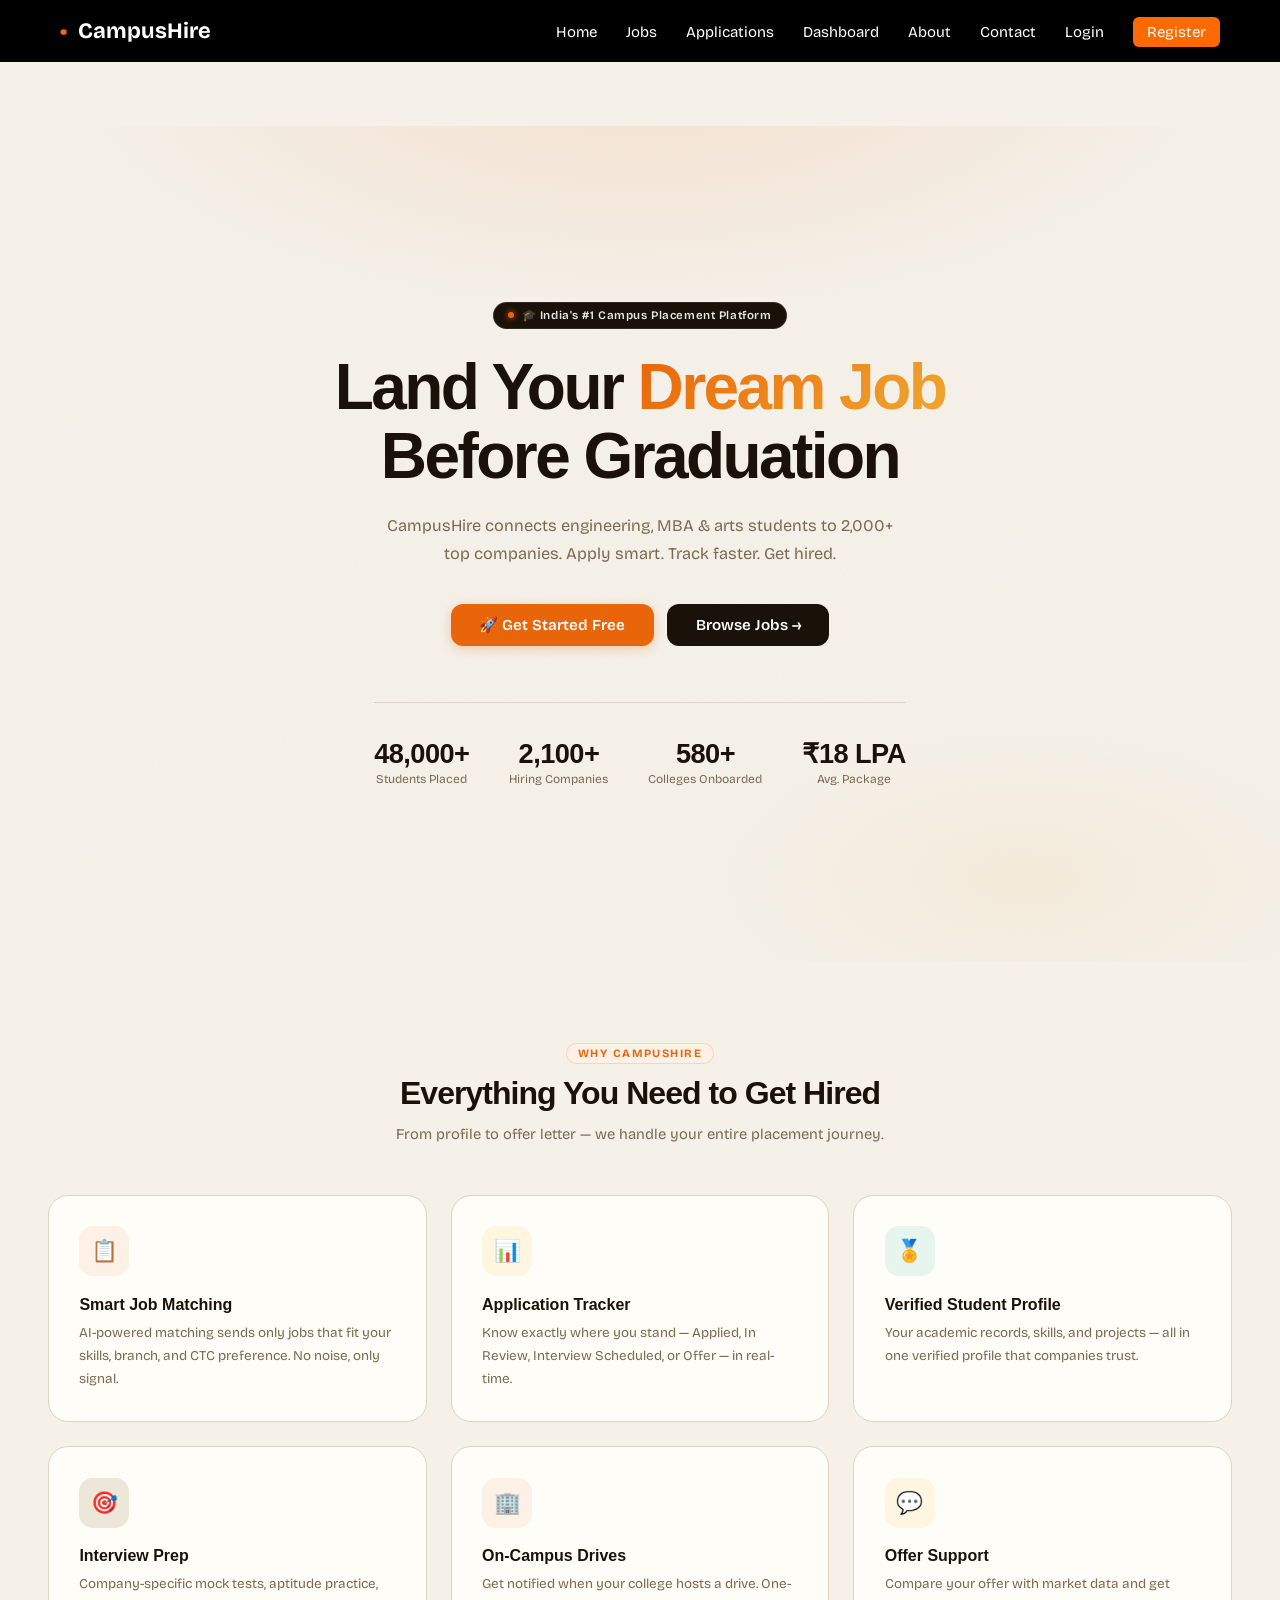
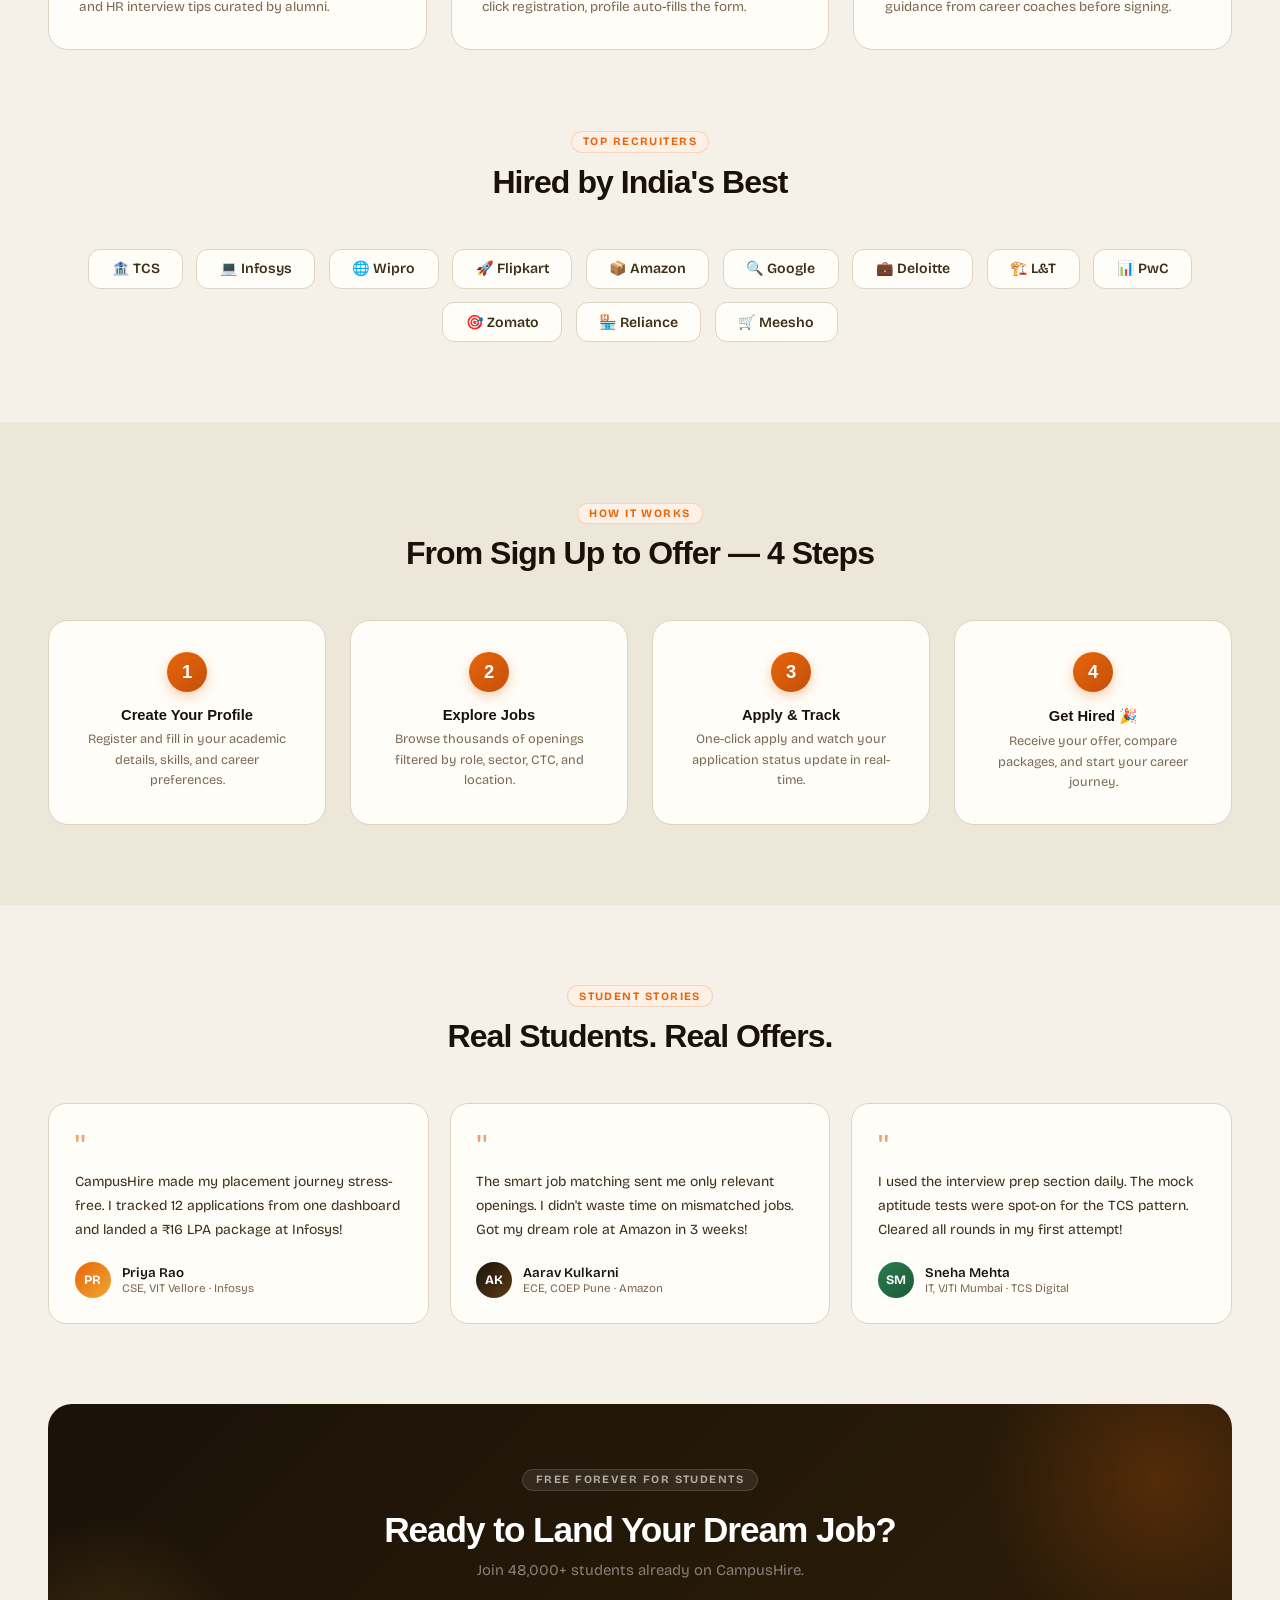
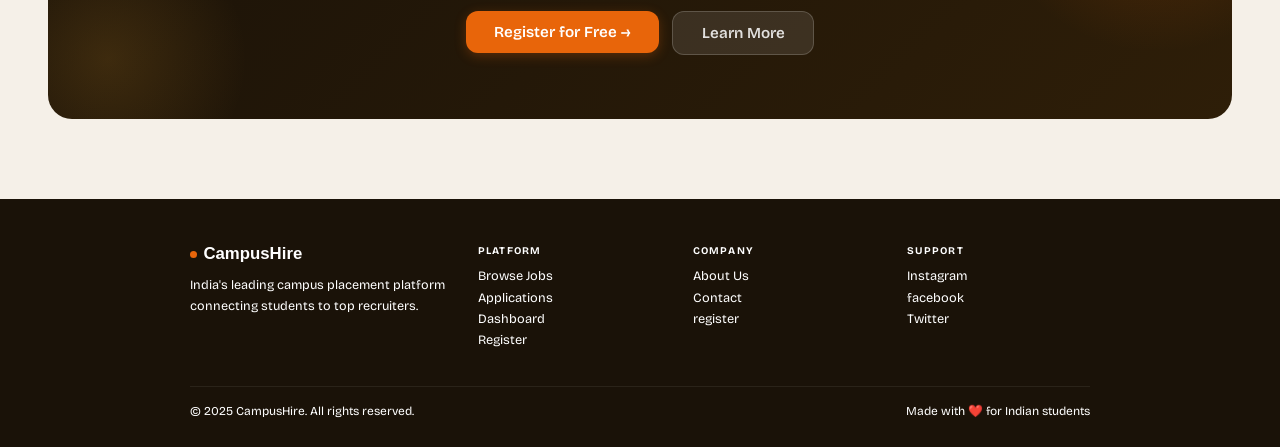
==== commit e4b77398: "change" ====
--- a/index.html
+++ b/index.html
@@ -998,8 +998,8 @@
       <p class="hero-sub">CampusHire connects engineering, MBA &amp; arts students to 2,000+ top companies. Apply smart.
         Track faster. Get hired.</p>
       <div class="hero-btns">
-        <button class="btn btn-primary btn-lg">🚀 Get Started Free</button>
-        <button class="btn btn-dark btn-lg">Browse Jobs →</button>
+        <a href="./pages/student-registration.html"><button class="btn btn-primary btn-lg">🚀 Get Started Free</button></a>
+        <a href="./pages/job-listing.html"><button class="btn btn-dark btn-lg">Browse Jobs →</button></a>
       </div>
       <div class="hero-stats">
         <div>
@@ -1184,9 +1184,9 @@
         <p class="cta-sub">Join 48,000+ students already on CampusHire.</p>
         <div class="cta-btns">
           <a href="./pages/student-registration.html"><button class="btn btn-primary btn-lg">Register for Free →</button></a>
-          <button class="btn btn-lg"
+          <a href="./pages/job-listing.html"><button class="btn btn-lg"
             style="background:rgba(255,255,255,0.1);color:rgba(255,255,255,0.85);border:1.5px solid rgba(255,255,255,0.18)">Learn
-            More</button>
+            More</button></a>
         </div>
       </div>
     </div>
